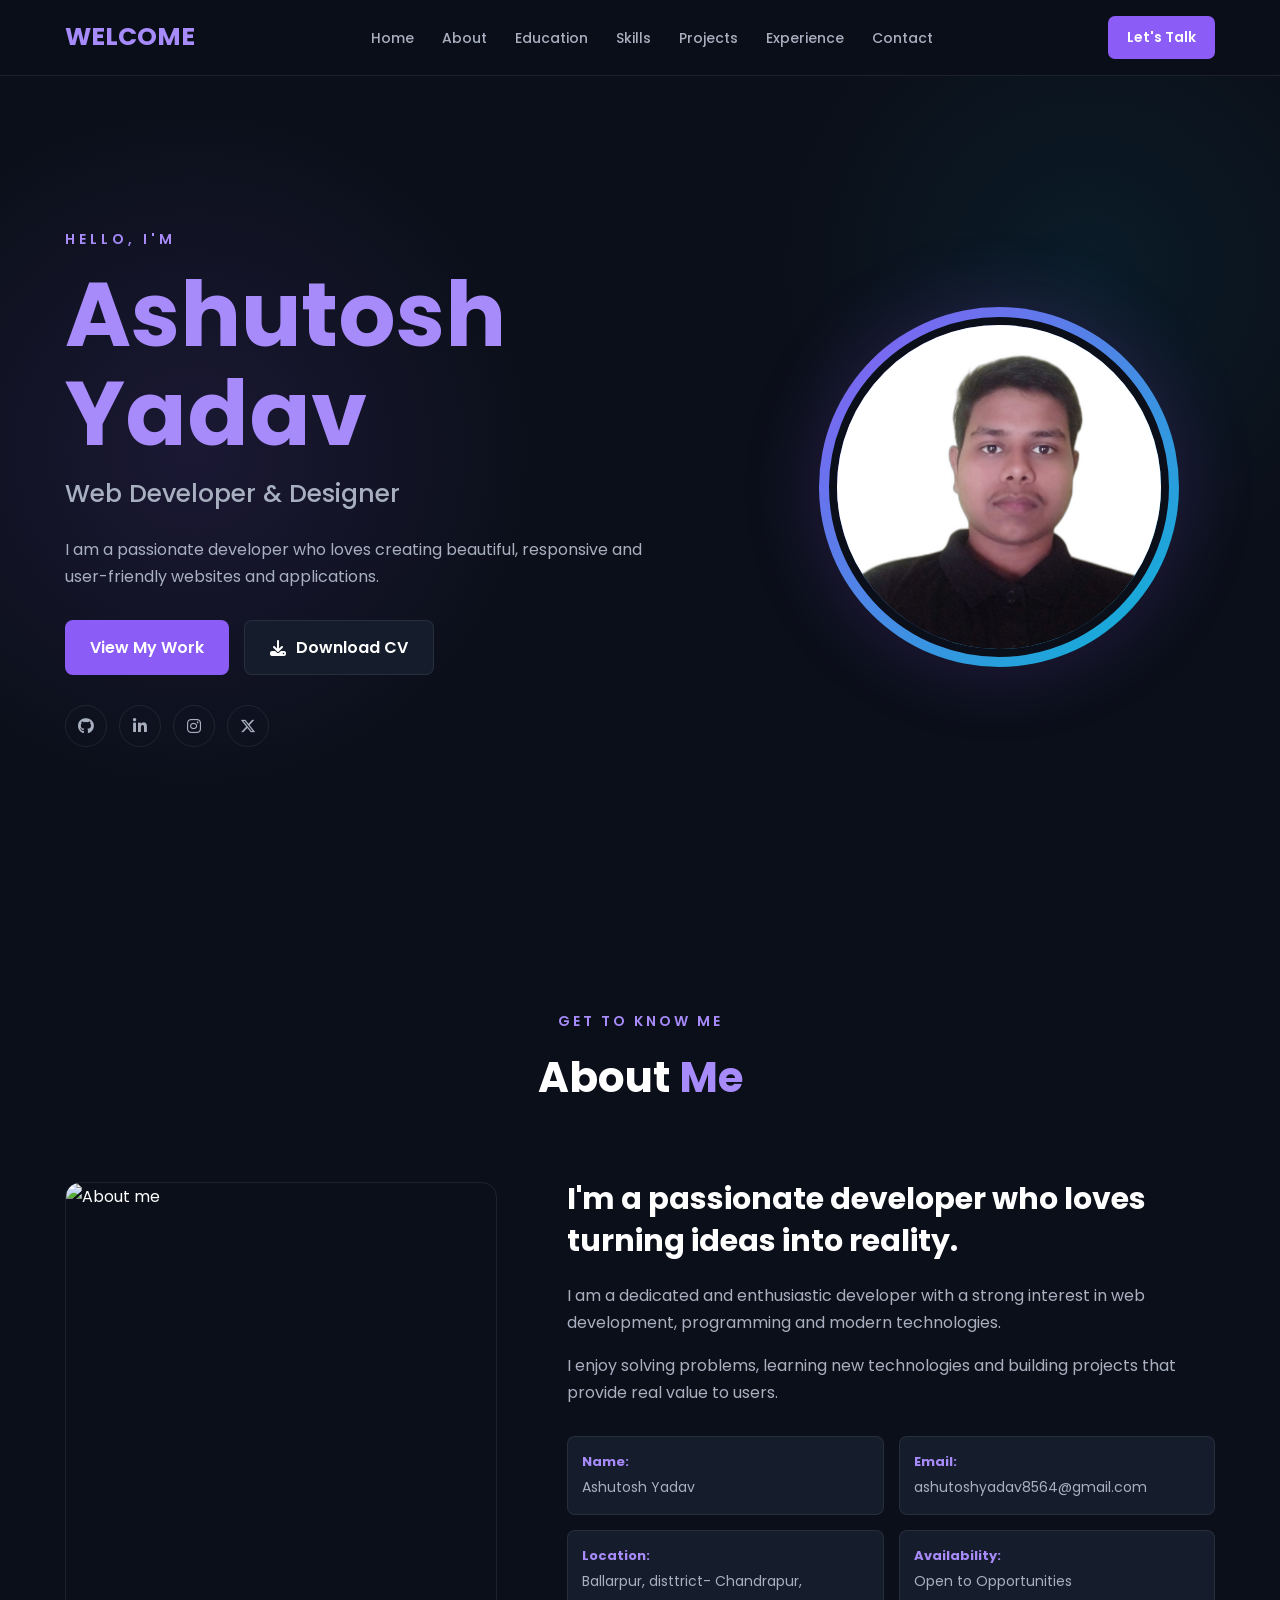
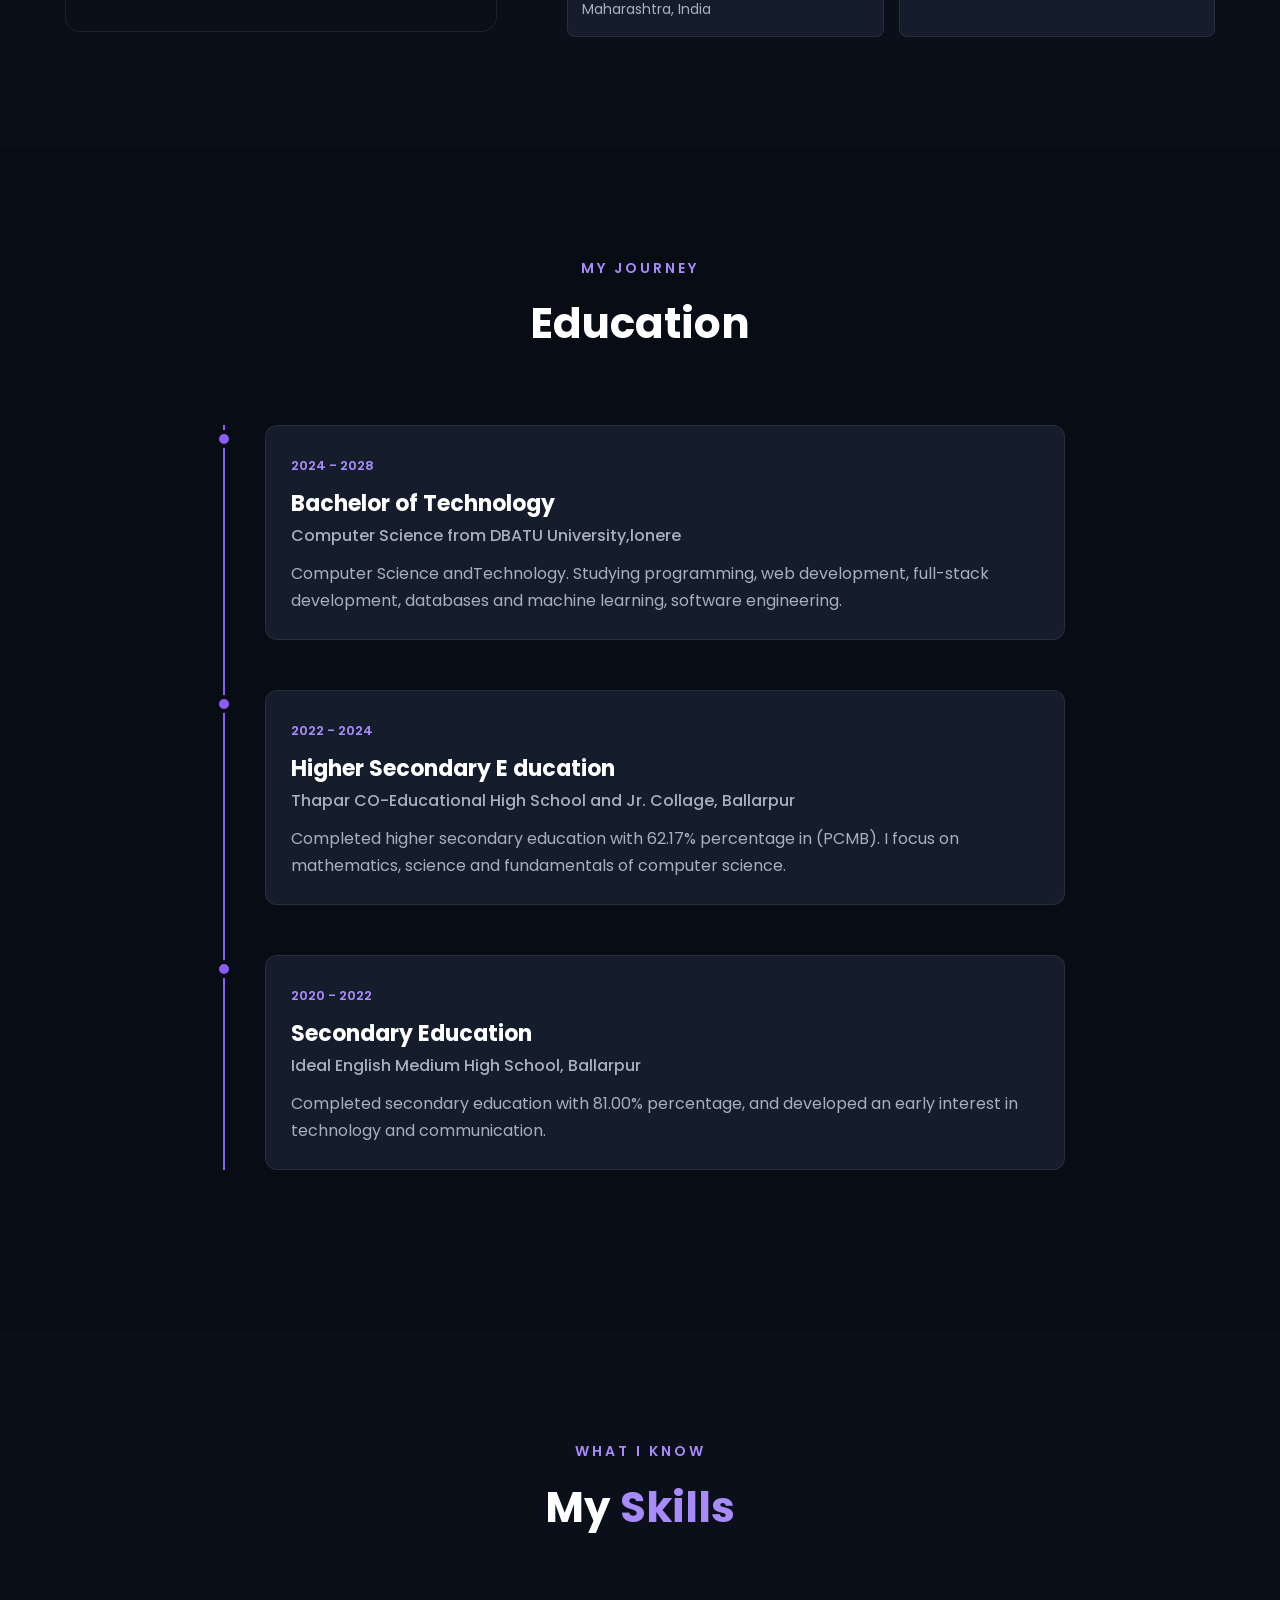
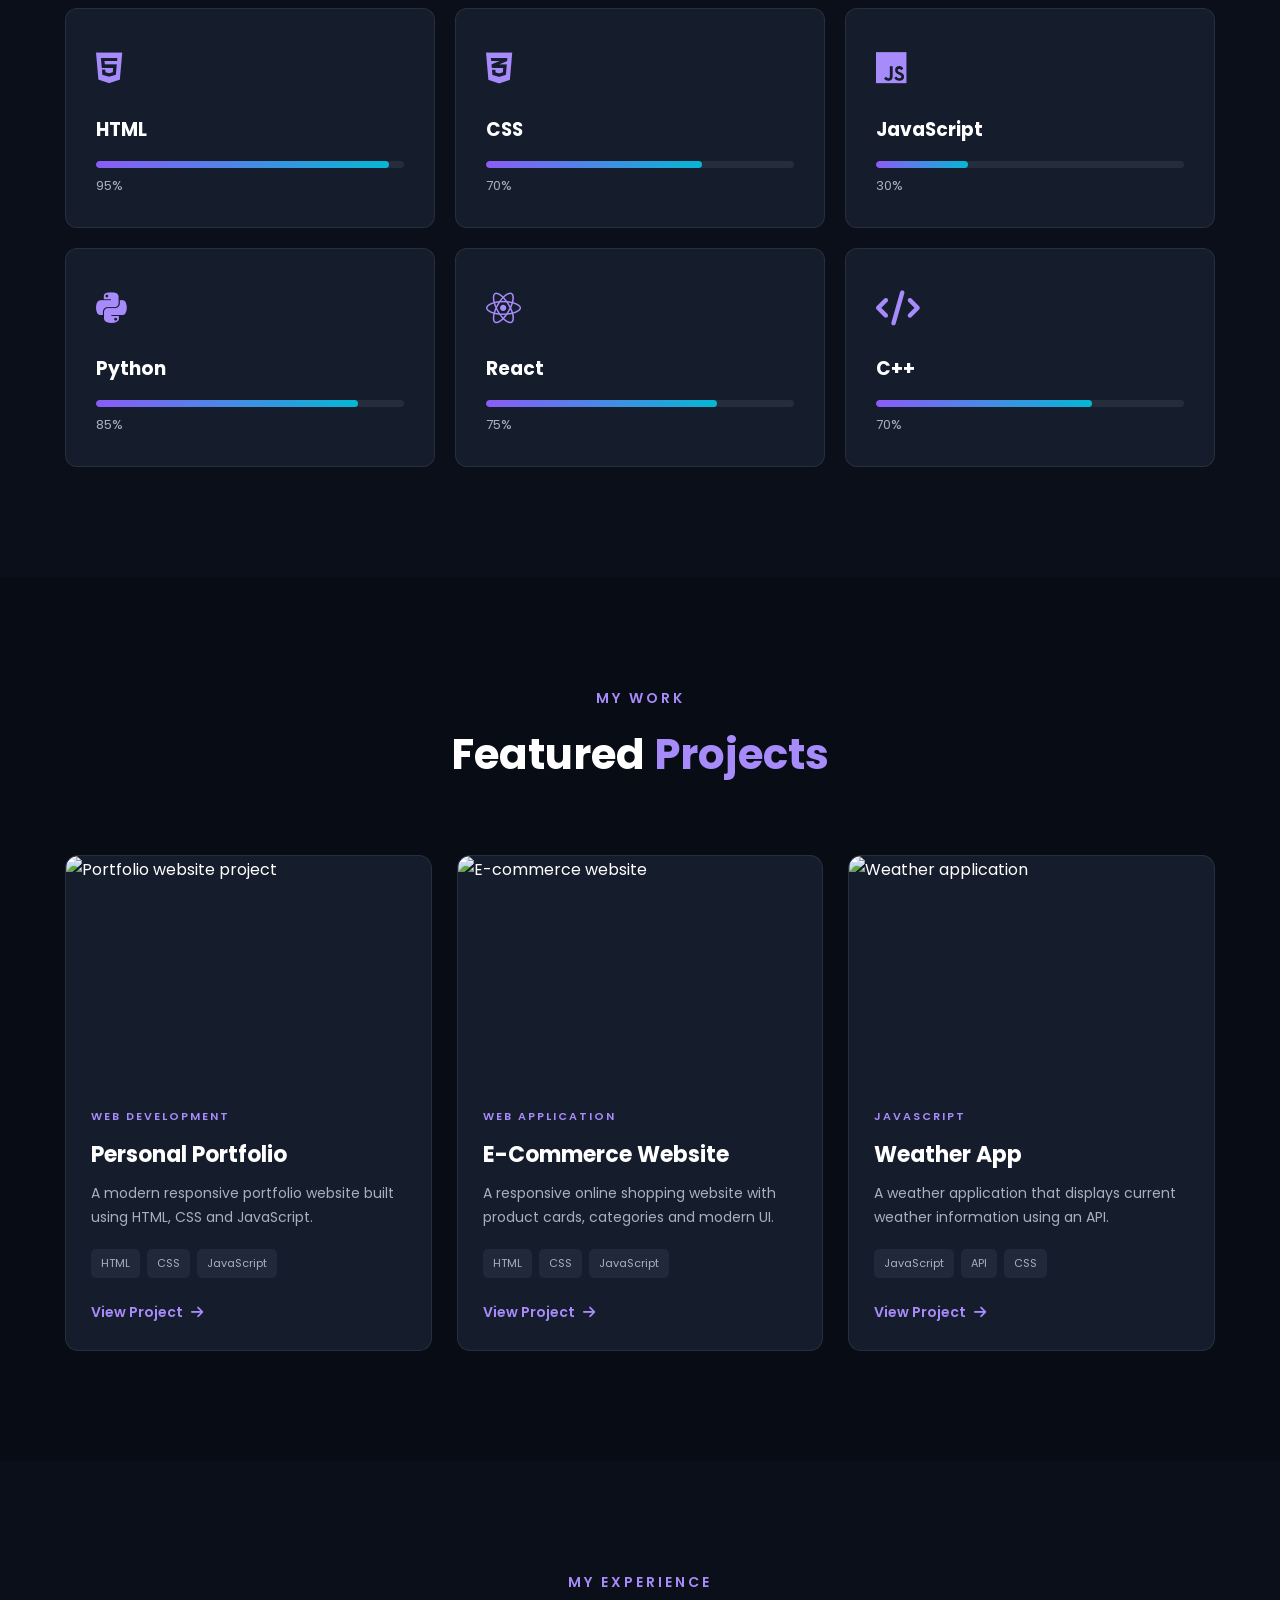
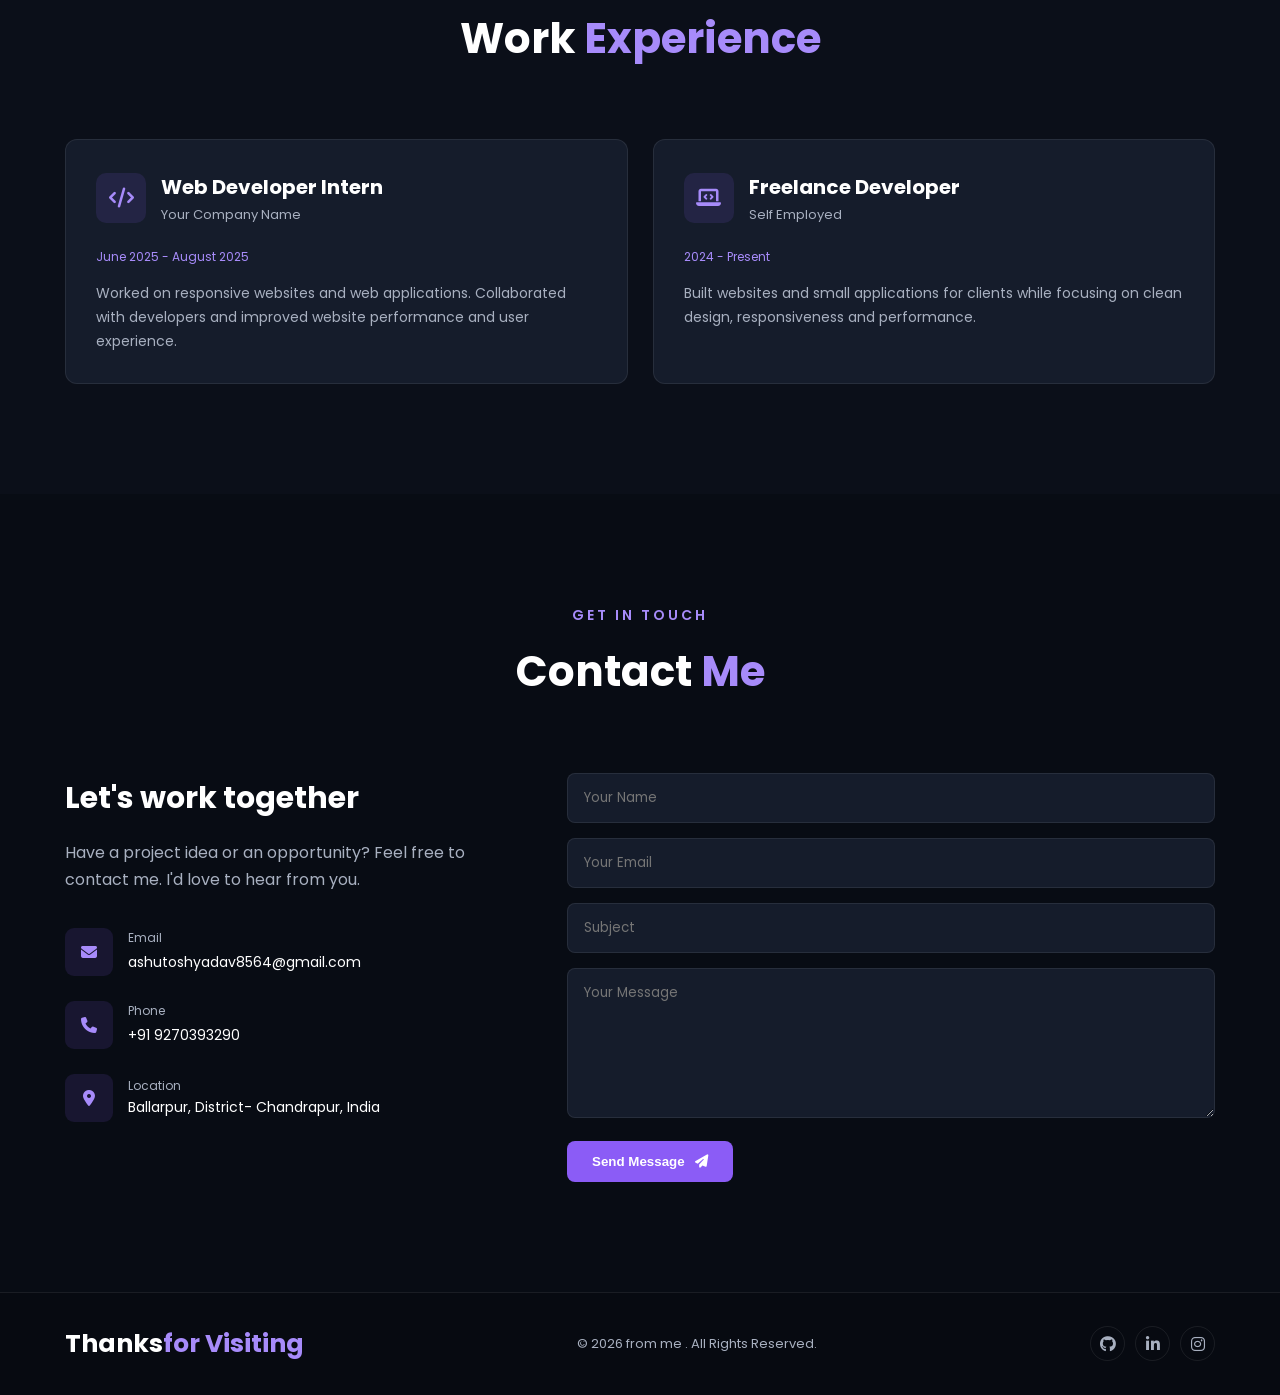
==== index.html @ dc48ac89 "Set homepage" ====
<!DOCTYPE html>
<html lang="en">
<head>
    <meta charset="UTF-8">
    <meta name="viewport" content="width=device-width, initial-scale=1.0">

    <title>Your Name | Resume</title>

    <!-- Google Font -->
    <link rel="preconnect" href="https://fonts.googleapis.com">
    <link rel="preconnect" href="https://fonts.gstatic.com" crossorigin>
    <link href="https://fonts.googleapis.com/css2?family=Poppins:wght@300;400;500;600;700&display=swap" rel="stylesheet">

    <!-- Font Awesome Icons -->
    <link rel="stylesheet"
          href="https://cdnjs.cloudflare.com/ajax/libs/font-awesome/6.5.2/css/all.min.css">

    <!-- CSS -->
    <link rel="stylesheet" href="style.css">
</head>

<body>

    <!-- ================= NAVBAR ================= -->
    <header class="header">
        <nav class="navbar container">

            <a href="#home" class="logo">
                <span>WELCOME</span>
            </a>

            <ul class="nav-links">
                <li><a href="#home">Home</a></li>
                <li><a href="#about">About</a></li>
                <li><a href="#education">Education</a></li>
                <li><a href="#skills">Skills</a></li>
                <li><a href="#projects">Projects</a></li>
                <li><a href="#experience">Experience</a></li>
                <li><a href="#contact">Contact</a></li>
            </ul>

            <a href="#contact" class="nav-btn">Let's Talk</a>

        </nav>
    </header>


    <!-- ================= HERO ================= -->
    <main>

        <section id="home" class="hero">

            <div class="hero-content container">

                <div class="hero-text">

                    <p class="small-title">HELLO, I'M</p>

                    <h1><span>Ashutosh Yadav</span></h1>

                    <h2>Web Developer & Designer</h2>

                    <p class="hero-description">
                        I am a passionate developer who loves creating beautiful,
                        responsive and user-friendly websites and applications.
                    </p>

                    <div class="hero-buttons">
                        <a href="#projects" class="btn primary-btn">
                            View My Work
                        </a>

                        <a href="resume.pdf" class="btn secondary-btn" download>
                            <i class="fa-solid fa-download"></i>
                            Download CV
                        </a>
                    </div>

                    <div class="social-links">

                        <a href="#" aria-label="GitHub">
                            <i class="fa-brands fa-github"></i>
                        </a>

                        <a href="#" aria-label="LinkedIn">
                            <i class="fa-brands fa-linkedin-in"></i>
                        </a>

                        <a href="#" aria-label="Instagram">
                            <i class="fa-brands fa-instagram"></i>
                        </a>

                        <a href="#" aria-label="Twitter">
                            <i class="fa-brands fa-x-twitter"></i>
                        </a>

                    </div>

                </div>


                <div class="hero-image">

                    <div class="profile-circle">

                        <img src= "Images/linked in.html"
                             alt="Profile photo">

                    </div>

                </div>

            </div>

        </section>


        <!-- ================= ABOUT ================= -->
        <section id="about" class="section">

            <div class="container">

                <div class="section-heading">
                    <p>GET TO KNOW ME</p>
                    <h2>About <span>Me</span></h2>
                </div>

                <div class="about-grid">

                    <div class="about-image">
                        <img src="Images/about.jpg" alt="About me">
                    </div>

                    <div class="about-content">

                        <h3>
                            I'm a passionate developer who loves
                            turning ideas into reality.
                        </h3>

                        <p>
                            I am a dedicated and enthusiastic developer with
                            a strong interest in web development, programming
                            and modern technologies.
                        </p>

                        <p>
                            I enjoy solving problems, learning new technologies
                            and building projects that provide real value to
                            users.
                        </p>

                        <div class="personal-info">

                            <div>
                                <strong>Name:</strong>
                                <span>Ashutosh Yadav</span>
                            </div>

                            <div>
                                <strong>Email:</strong>
                                <span>ashutoshyadav8564@gmail.com</span>
                            </div>

                            <div>
                                <strong>Location:</strong>
                                <span> Ballarpur, disttrict- Chandrapur, Maharashtra, India</span>
                            </div>

                            <div>
                                <strong>Availability:</strong>
                                <span>Open to Opportunities</span>
                            </div>

                        </div>

                    </div>

                </div>

            </div>

        </section>


        <!-- ================= EDUCATION ================= -->
        <section id="education" class="section dark-section">

            <div class="container">

                <div class="section-heading">
                    <p>MY JOURNEY</p>
                    <h2>Education</h2>
                </div>

                <div class="timeline">

                    <div class="timeline-item">

                        <div class="timeline-dot"></div>

                        <div class="timeline-content">

                            <span class="timeline-date">
                                2024 - 2028
                            </span>

                            <h3>Bachelor of Technology</h3>

                            <h4>Computer Science from DBATU University,lonere</h4>

                            <p>
                                Computer Science andTechnology.
                                Studying programming, web development, full-stack development,
                                databases and machine learning, software engineering.
                            </p>

                        </div>

                    </div>


                    <div class="timeline-item">

                        <div class="timeline-dot"></div>

                        <div class="timeline-content">

                            <span class="timeline-date">
                                2022 - 2024
                            </span>

                            <h3>Higher Secondary E ducation</h3>

                            <h4> Thapar CO-Educational High School and Jr. Collage, Ballarpur</h4>

                            <p>
                                Completed higher secondary education with 62.17% percentage in (PCMB).
                                I focus on mathematics, science and fundamentals of computer science.
                            </p>

                        </div>

                    </div>


                    <div class="timeline-item">

                        <div class="timeline-dot"></div>

                        <div class="timeline-content">

                            <span class="timeline-date">
                                2020 - 2022
                            </span>

                            <h3>Secondary Education</h3>

                            <h4>Ideal English Medium High School, Ballarpur</h4>

                            <p>
                                Completed secondary education with 81.00% percentage, and developed
                                an early interest in technology and communication.
                            </p>

                        </div>

                    </div>

                </div>

            </div>

        </section>


        <!-- ================= SKILLS ================= -->
        <section id="skills" class="section">

            <div class="container">

                <div class="section-heading">
                    <p>WHAT I KNOW</p>
                    <h2>My <span>Skills</span></h2>
                </div>


                <div class="skills-grid">

                    <div class="skill-card">

                        <div class="skill-icon">
                            <i class="fa-brands fa-html5"></i>
                        </div>

                        <h3>HTML</h3>

                        <div class="skill-bar">
                            <span style="width: 95%;"></span>
                        </div>

                        <p>95%</p>

                    </div>


                    <div class="skill-card">

                        <div class="skill-icon">
                            <i class="fa-brands fa-css3-alt"></i>
                        </div>

                        <h3>CSS</h3>

                        <div class="skill-bar">
                            <span style="width: 70%;"></span>
                        </div>

                        <p>70%</p>

                    </div>


                    <div class="skill-card">

                        <div class="skill-icon">
                            <i class="fa-brands fa-js"></i>
                        </div>

                        <h3>JavaScript</h3>

                        <div class="skill-bar">
                            <span style="width: 30%;"></span>
                        </div>

                        <p>30%</p>

                    </div>


                    <div class="skill-card">

                        <div class="skill-icon">
                            <i class="fa-brands fa-python"></i>
                        </div>

                        <h3>Python</h3>

                        <div class="skill-bar">
                            <span style="width: 85%;"></span>
                        </div>

                        <p>85%</p>

                    </div>


                    <div class="skill-card">

                        <div class="skill-icon">
                            <i class="fa-brands fa-react"></i>
                        </div>

                        <h3>React</h3>

                        <div class="skill-bar">
                            <span style="width: 75%;"></span>
                        </div>

                        <p>75%</p>

                    </div>


                    <div class="skill-card">


                       <div class="skill-icon cpp">
                            <i class="fa-solid fa-code"></i>
                       </div>
                       <h3>C++</h3>
                       <div class="skill-bar">
                            <span style="width: 70%;"></span>
                        </div>

                        <p>70%</p>

                    </div>

                </div>

            </div>

        </section>


        <!-- ================= PROJECTS ================= -->
        <section id="projects" class="section dark-section">

            <div class="container">

                <div class="section-heading">
                    <p>MY WORK</p>
                    <h2>Featured <span>Projects</span></h2>
                </div>


                <div class="projects-grid">

                    <article class="project-card">

                        <div class="project-image">
                            <img src="project1.jpg"
                                 alt="Portfolio website project">
                        </div>

                        <div class="project-content">

                            <span>WEB DEVELOPMENT</span>

                            <h3>Personal Portfolio</h3>

                            <p>
                                A modern responsive portfolio website
                                built using HTML, CSS and JavaScript.
                            </p>

                            <div class="project-tech">
                                <span>HTML</span>
                                <span>CSS</span>
                                <span>JavaScript</span>
                            </div>

                            <a href="#" class="project-link">
                                View Project
                                <i class="fa-solid fa-arrow-right"></i>
                            </a>

                        </div>

                    </article>


                    <article class="project-card">

                        <div class="project-image">
                            <img src="project2.jpg"
                                 alt="E-commerce website">
                        </div>

                        <div class="project-content">

                            <span>WEB APPLICATION</span>

                            <h3>E-Commerce Website</h3>

                            <p>
                                A responsive online shopping website with
                                product cards, categories and modern UI.
                            </p>

                            <div class="project-tech">
                                <span>HTML</span>
                                <span>CSS</span>
                                <span>JavaScript</span>
                            </div>

                            <a href="#" class="project-link">
                                View Project
                                <i class="fa-solid fa-arrow-right"></i>
                            </a>

                        </div>

                    </article>


                    <article class="project-card">

                        <div class="project-image">
                            <img src="project3.jpg"
                                 alt="Weather application">
                        </div>

                        <div class="project-content">

                            <span>JAVASCRIPT</span>

                            <h3>Weather App</h3>

                            <p>
                                A weather application that displays current
                                weather information using an API.
                            </p>

                            <div class="project-tech">
                                <span>JavaScript</span>
                                <span>API</span>
                                <span>CSS</span>
                            </div>

                            <a href="#" class="project-link">
                                View Project
                                <i class="fa-solid fa-arrow-right"></i>
                            </a>

                        </div>

                    </article>

                </div>

            </div>

        </section>


        <!-- ================= EXPERIENCE ================= -->
        <section id="experience" class="section">

            <div class="container">

                <div class="section-heading">
                    <p>MY EXPERIENCE</p>
                    <h2>Work <span>Experience</span></h2>
                </div>


                <div class="experience-grid">

                    <div class="experience-card">

                        <div class="experience-top">

                            <div class="experience-icon">
                                <i class="fa-solid fa-code"></i>
                            </div>

                            <div>
                                <h3>Web Developer Intern</h3>
                                <p>Your Company Name</p>
                            </div>

                        </div>

                        <span class="experience-date">
                            June 2025 - August 2025
                        </span>

                        <p>
                            Worked on responsive websites and web applications.
                            Collaborated with developers and improved website
                            performance and user experience.
                        </p>

                    </div>


                    <div class="experience-card">

                        <div class="experience-top">

                            <div class="experience-icon">
                                <i class="fa-solid fa-laptop-code"></i>
                            </div>

                            <div>
                                <h3>Freelance Developer</h3>
                                <p>Self Employed</p>
                            </div>

                        </div>

                        <span class="experience-date">
                            2024 - Present
                        </span>

                        <p>
                            Built websites and small applications for clients
                            while focusing on clean design, responsiveness
                            and performance.
                        </p>

                    </div>

                </div>

            </div>

        </section>


        <!-- ================= CONTACT ================= -->
        <section id="contact" class="section dark-section">

            <div class="container">

                <div class="section-heading">
                    <p>GET IN TOUCH</p>
                    <h2>Contact <span>Me</span></h2>
                </div>


                <div class="contact-grid">

                    <div class="contact-info">

                        <h3>Let's work together</h3>

                        <p>
                            Have a project idea or an opportunity?
                            Feel free to contact me. I'd love to hear from you.
                        </p>


                        <div class="contact-item">

                            <div class="contact-icon">
                                <i class="fa-solid fa-envelope"></i>
                            </div>

                            <div>
                                <span>Email</span>
                                <a href="mailto:ashutoshyadav8564@gmail.com">
                                    ashutoshyadav8564@gmail.com
                                </a>
                            </div>

                        </div>


                        <div class="contact-item">

                            <div class="contact-icon">
                                <i class="fa-solid fa-phone"></i>
                            </div>

                            <div>
                                <span>Phone</span>
                                <a href="tel:+910000000000">
                                    +91 9270393290
                                </a>
                            </div>

                        </div>


                        <div class="contact-item">

                            <div class="contact-icon">
                                <i class="fa-solid fa-location-dot"></i>
                            </div>

                            <div>
                                <span>Location</span>
                                <p>Ballarpur, District- Chandrapur, India</p>
                            </div>

                        </div>

                    </div>


                    <form class="contact-form">

                        <div class="form-group">
                            <input type="text"
                                   placeholder="Your Name"
                                   required>
                        </div>

                        <div class="form-group">
                            <input type="email"
                                   placeholder="Your Email"
                                   required>
                        </div>

                        <div class="form-group">
                            <input type="text"
                                   placeholder="Subject"
                                   required>
                        </div>

                        <div class="form-group">
                            <textarea rows="6"
                                      placeholder="Your Message"
                                      required></textarea>
                        </div>

                        <button type="submit" class="btn primary-btn">
                            Send Message
                            <i class="fa-solid fa-paper-plane"></i>
                        </button>

                    </form>

                </div>

            </div>

        </section>

    </main>


    <!-- ================= FOOTER ================= -->
    <footer class="footer">

        <div class="container footer-content">

            <a href="#home" class="logo">
                Thanks<span>for Visiting</span>
            </a>

            <p>
                © 2026 from me . All Rights Reserved.
            </p>

            <div class="footer-social">

                <a href="#">
                    <i class="fa-brands fa-github"></i>
                </a>

                <a href="#">
                    <i class="fa-brands fa-linkedin-in"></i>
                </a>

                <a href="#">
                    <i class="fa-brands fa-instagram"></i>
                </a>

            </div>

        </div>

    </footer>


    <!-- ================= JAVASCRIPT ================= -->
    <script>

        // Smooth scrolling
        document.querySelectorAll('a[href^="#"]').forEach(link => {

            link.addEventListener("click", function(e) {

                const target = document.querySelector(this.getAttribute("href"));

                if (target) {
                    e.preventDefault();

                    target.scrollIntoView({
                        behavior: "smooth"
                    });
                }

            });

        });


        // Contact form demo
        const form = document.querySelector(".contact-form");

        form.addEventListener("submit", function(e) {

            e.preventDefault();

            alert("Thank you! Your message has been submitted.");

            form.reset();

        });

    </script>

</body>
</html>
---- style.css ----
/* =========================================
   RESET
========================================= */

* {
    margin: 0;
    padding: 0;
    box-sizing: border-box;
}

html {
    scroll-behavior: smooth;
}

body {
    font-family: "Poppins", sans-serif;
    background: #0b0f19;
    color: #ffffff;
    line-height: 1.7;
}

img {
    width: 100%;
    display: block;
}

a {
    text-decoration: none;
    color: inherit;
}

ul {
    list-style: none;
}


/* =========================================
   VARIABLES
========================================= */

:root {
    --primary: #8b5cf6;
    --primary-light: #a78bfa;
    --secondary: #06b6d4;

    --background: #0b0f19;
    --background-2: #111827;
    --card: #151c2b;

    --text: #ffffff;
    --text-light: #a8b0c0;

    --border: rgba(255, 255, 255, 0.08);

    --container: 1150px;

    --transition: 0.3s ease;
}


/* =========================================
   COMMON
========================================= */

.container {
    width: min(92%, var(--container));
    margin: auto;
}

.section {
    padding: 110px 0;
}

.dark-section {
    background: #080c14;
}

.section-heading {
    text-align: center;
    margin-bottom: 65px;
}

.section-heading p {
    color: var(--primary-light);
    font-size: 14px;
    font-weight: 600;
    letter-spacing: 3px;
    margin-bottom: 8px;
}

.section-heading h2 {
    font-size: 42px;
    font-weight: 700;
}

.section-heading h2 span {
    color: var(--primary-light);
}


/* =========================================
   BUTTONS
========================================= */

.btn {
    display: inline-flex;
    align-items: center;
    justify-content: center;
    gap: 10px;

    padding: 13px 25px;

    border-radius: 8px;

    font-weight: 600;

    transition: var(--transition);
}

.primary-btn {
    background: var(--primary);
    color: white;
}

.primary-btn:hover {
    background: #7c3aed;
    transform: translateY(-3px);
    box-shadow: 0 12px 30px rgba(100, 36, 249, 0.3);
    background-color: rgb(15, 15, 60);
}

.secondary-btn {
    border: 1px solid var(--border);
    background: var(--card);
}

.secondary-btn:hover {
    border-color: var(--primary);
    color: var(--primary-light);
    transform: translateY(-3px);
    background-color: black;
}


/* =========================================
   NAVBAR
========================================= */

.header {
    position: fixed;
    top: 0;
    left: 0;
    width: 100%;

    z-index: 1000;

    background: rgba(11, 15, 25, 0.85);

    backdrop-filter: blur(15px);

    border-bottom: 1px solid var(--border);
}

.navbar {
    height: 75px;

    display: flex;
    align-items: center;
    justify-content: space-between;
}

.logo {
    font-size: 25px;
    font-weight: 700;
}

.logo span {
    color: var(--primary-light);
}

.nav-links {
    display: flex;
    gap: 28px;
}

.nav-links a {
    color: var(--text-light);
    font-size: 14px;
    font-weight: 500;

    transition: var(--transition);
}

.nav-links a:hover {
    color: var(--primary-light);
}

.nav-btn {
    background: var(--primary);
    padding: 10px 19px;
    border-radius: 7px;
    font-size: 14px;
    font-weight: 600;

    transition: var(--transition);
}

.nav-btn:hover {
    background: #7c3aed;
    transform: translateY(-2px);
}


/* =========================================
   HERO
========================================= */

.hero {
    min-height: 100vh;

    display: flex;
    align-items: center;

    padding-top: 75px;

    background:
        radial-gradient(
            circle at 15% 50%,
            rgba(139, 92, 246, 0.12),
            transparent 30%
        ),
        radial-gradient(
            circle at 85% 30%,
            rgba(6, 182, 212, 0.08),
            transparent 25%
        );
}

.hero-content {
    display: grid;
    grid-template-columns: 1.2fr 0.8fr;
    align-items: center;
    gap: 70px;
}

.small-title {
    color: var(--primary-light);
    font-size: 14px;
    font-weight: 600;
    letter-spacing: 4px;
    margin-bottom: 15px;
}

.hero-text h1 {
    font-size: clamp(55px, 7vw, 90px);
    line-height: 1.1;
    margin-bottom: 10px;
}

.hero-text h1 span {
    color: var(--primary-light);
}

.hero-text h2 {
    font-size: 25px;
    font-weight: 500;
    color: var(--text-light);
    margin-bottom: 20px;
}

.hero-description {
    color: var(--text-light);
    max-width: 620px;
    margin-bottom: 30px;
}

.hero-buttons {
    display: flex;
    gap: 15px;
    flex-wrap: wrap;
}

.social-links {
    display: flex;
    gap: 12px;
    margin-top: 30px;
}

.social-links a {
    width: 42px;
    height: 42px;

    display: flex;
    align-items: center;
    justify-content: center;

    border: 1px solid var(--border);
    border-radius: 50%;

    color: var(--text-light);

    transition: var(--transition);
}

.social-links a:hover {
    background: var(--primary);
    border-color: var(--primary);
    color: white;
    transform: translateY(-4px);
}


/* =========================================
   PROFILE IMAGE
========================================= */

.hero-image {
    display: flex;
    justify-content: center;
}

.profile-circle {
    width: 360px;
    height: 360px;

    border-radius: 50%;

    padding: 10px;

    background: linear-gradient(
        135deg,
        var(--primary),
        var(--secondary)
    );

    box-shadow:
        0 0 80px rgba(139, 92, 246, 0.2);
}

.profile-circle img {
    width: 100%;
    height: 100%;

    object-fit: cover;

    border-radius: 50%;

    border: 8px solid var(--background);
}


/* =========================================
   ABOUT
========================================= */

.about-grid {
    display: grid;
    grid-template-columns: 0.8fr 1.2fr;
    gap: 70px;

    align-items: center;
}

.about-image img {
    height: 450px;

    object-fit: cover;

    border-radius: 15px;

    border: 1px solid var(--border);
}

.about-content h3 {
    font-size: 30px;
    line-height: 1.4;
    margin-bottom: 20px;
}

.about-content p {
    color: var(--text-light);
    margin-bottom: 15px;
}

.personal-info {
    display: grid;
    grid-template-columns: 1fr 1fr;

    gap: 15px;

    margin-top: 30px;
}

.personal-info div {
    background: var(--card);
    border: 1px solid var(--border);

    padding: 14px;

    border-radius: 8px;
}

.personal-info strong {
    display: block;
    color: var(--primary-light);
    font-size: 13px;
}

.personal-info span {
    color: var(--text-light);
    font-size: 14px;
}


/* =========================================
   TIMELINE
========================================= */

.timeline {
    max-width: 850px;
    margin: auto;

    position: relative;
}

.timeline::before {
    content: "";

    position: absolute;

    left: 8px;
    top: 0;
    bottom: 0;

    width: 2px;

    background: var(--primary);
}

.timeline-item {
    position: relative;

    padding-left: 50px;

    margin-bottom: 50px;
}

.timeline-dot {
    position: absolute;

    left: 0;
    top: 5px;

    width: 18px;
    height: 18px;

    border-radius: 50%;

    background: var(--primary);

    border: 4px solid #080c14;
}

.timeline-content {
    background: var(--card);

    border: 1px solid var(--border);

    padding: 25px;

    border-radius: 12px;
}

.timeline-date {
    display: inline-block;

    color: var(--primary-light);

    font-size: 13px;
    font-weight: 600;

    margin-bottom: 8px;
}

.timeline-content h3 {
    font-size: 22px;
}

.timeline-content h4 {
    color: var(--text-light);
    font-weight: 500;
    margin-bottom: 10px;
}

.timeline-content p {
    color: var(--text-light);
}


/* =========================================
   SKILLS
========================================= */

.skills-grid {
    display: grid;

    grid-template-columns: repeat(3, 1fr);

    gap: 20px;
}

.skill-card {
    background: var(--card);

    border: 1px solid var(--border);

    padding: 30px;

    border-radius: 12px;

    transition: var(--transition);
    font-weight: 400;
}

.skill-card:hover {
    transform: translateY(-7px);
    border-color: rgba(139, 92, 246, 0.5);
    background-color: rgb(15, 15, 60);
}

.skill-icon {
    font-size: 35px;
    color: var(--primary-light);

    margin-bottom: 15px;
}

.skill-card h3 {
    margin-bottom: 15px;
}

.skill-bar {
    width: 100%;
    height: 7px;

    background: #252d3d;

    border-radius: 20px;

    overflow: hidden;

    margin-bottom: 7px;
}

.skill-bar span {
    display: block;

    height: 100%;

    background: linear-gradient(
        90deg,
        var(--primary),
        var(--secondary)
    );

    border-radius: inherit;
}

.skill-card p {
    color: var(--text-light);
    font-size: 13px;
}


/* =========================================
   PROJECTS
========================================= */

.projects-grid {
    display: grid;

    grid-template-columns: repeat(3, 1fr);

    gap: 25px;
}

.project-card {
    background: var(--card);

    border: 1px solid var(--border);

    border-radius: 13px;

    overflow: hidden;

    transition: var(--transition);
}

.project-card:hover {
    transform: translateY(-8px);

    border-color: rgba(139, 92, 246, 0.5);

    box-shadow: 0 20px 50px rgba(0, 0, 0, 0.25);
}

.project-image {
    height: 220px;
    overflow: hidden;
}

.project-image img {
    width: 100%;
    height: 100%;

    object-fit: cover;

    transition: 0.5s ease;
}

.project-card:hover .project-image img {
    transform: scale(1.08);
}

.project-content {
    padding: 25px;
}

.project-content > span {
    color: var(--primary-light);

    font-size: 11px;

    font-weight: 600;

    letter-spacing: 2px;
}

.project-content h3 {
    font-size: 22px;
    margin: 8px 0;
}

.project-content p {
    color: var(--text-light);
    font-size: 14px;

    margin-bottom: 20px;
}

.project-tech {
    display: flex;
    flex-wrap: wrap;

    gap: 7px;

    margin-bottom: 20px;
}

.project-tech span {
    background: #20283a;

    color: var(--text-light);

    padding: 5px 10px;

    border-radius: 5px;

    font-size: 11px;
}

.project-link {
    color: var(--primary-light);

    font-size: 14px;

    font-weight: 600;
}

.project-link i {
    margin-left: 5px;

    transition: var(--transition);
}

.project-link:hover i {
    transform: translateX(5px);
}


/* =========================================
   EXPERIENCE
========================================= */

.experience-grid {
    display: grid;

    grid-template-columns: repeat(2, 1fr);

    gap: 25px;
}

.experience-card {
    background: var(--card);

    border: 1px solid var(--border);

    padding: 30px;

    border-radius: 12px;

    transition: var(--transition);
}

.experience-card:hover {
    transform: translateY(-6px);
    border-color: rgba(139, 92, 246, 0.5);
}

.experience-top {
    display: flex;
    align-items: center;

    gap: 15px;

    margin-bottom: 15px;
}

.experience-icon {
    width: 50px;
    height: 50px;

    display: flex;
    align-items: center;
    justify-content: center;

    background: rgba(139, 92, 246, 0.12);

    color: var(--primary-light);

    border-radius: 10px;

    font-size: 20px;
}

.experience-top h3 {
    font-size: 20px;
}

.experience-top p {
    color: var(--text-light);
    font-size: 13px;
}

.experience-date {
    display: inline-block;

    color: var(--primary-light);

    font-size: 12px;

    margin-bottom: 15px;
}

.experience-card > p {
    color: var(--text-light);
    font-size: 14px;
}


/* =========================================
   CONTACT
========================================= */

.contact-grid {
    display: grid;

    grid-template-columns: 0.8fr 1.2fr;

    gap: 70px;
}

.contact-info h3 {
    font-size: 30px;

    margin-bottom: 15px;
}

.contact-info > p {
    color: var(--text-light);

    margin-bottom: 35px;
}

.contact-item {
    display: flex;

    align-items: center;

    gap: 15px;

    margin-bottom: 25px;
}

.contact-icon {
    width: 48px;
    height: 48px;

    flex-shrink: 0;

    display: flex;
    align-items: center;
    justify-content: center;

    background: rgba(139, 92, 246, 0.12);

    color: var(--primary-light);

    border-radius: 9px;
}

.contact-item span {
    display: block;

    color: var(--text-light);

    font-size: 12px;
}

.contact-item a,
.contact-item p {
    color: white;

    font-size: 14px;
}


/* =========================================
   FORM
========================================= */

.contact-form {
    display: flex;
    flex-direction: column;

    gap: 15px;
}

.form-group input,
.form-group textarea {
    width: 100%;

    border: 1px solid var(--border);

    background: var(--card);

    color: white;

    padding: 14px 16px;

    border-radius: 8px;

    outline: none;

    font-family: inherit;

    transition: var(--transition);
}

.form-group input:focus,
.form-group textarea:focus {
    border-color: var(--primary);
}

.form-group textarea {
    resize: vertical;
}

.contact-form button {
    border: none;

    cursor: pointer;

    width: fit-content;
}


/* =========================================
   FOOTER
========================================= */

.footer {
    padding: 30px 0;

    border-top: 1px solid var(--border);

    background: #070a11;
}

.footer-content {
    display: flex;

    align-items: center;

    justify-content: space-between;

    gap: 20px;
}

.footer-content p {
    color: var(--text-light);

    font-size: 13px;
}

.footer-social {
    display: flex;

    gap: 10px;
}

.footer-social a {
    width: 35px;
    height: 35px;

    display: flex;
    align-items: center;
    justify-content: center;

    border: 1px solid var(--border);

    border-radius: 50%;

    color: var(--text-light);

    transition: var(--transition);
}

.footer-social a:hover {
    background: var(--primary);

    color: white;

    border-color: var(--primary);
}


/* =========================================
   RESPONSIVE
========================================= */

@media (max-width: 1000px) {

    .nav-links {
        gap: 15px;
    }

    .hero-content {
        grid-template-columns: 1fr;

        text-align: center;
    }

    .hero-description {
        margin-left: auto;
        margin-right: auto;
    }

    .hero-buttons,
    .social-links {
        justify-content: center;
    }

    .hero-image {
        order: -1;
    }

    .profile-circle {
        width: 280px;
        height: 280px;
    }

    .about-grid {
        grid-template-columns: 1fr;
    }

    .about-image {
        max-width: 500px;
        margin: auto;
    }

    .skills-grid {
        grid-template-columns: repeat(2, 1fr);
    }

    .projects-grid {
        grid-template-columns: repeat(2, 1fr);
    }

    .contact-grid {
        grid-template-columns: 1fr;
    }
}


@media (max-width: 750px) {

    .header {
        position: relative;
    }

    .navbar {
        height: auto;

        padding: 20px 0;

        flex-direction: column;

        gap: 18px;
    }

    .nav-links {
        flex-wrap: wrap;

        justify-content: center;

        gap: 12px 18px;
    }

    .nav-btn {
        display: none;
    }

    .hero {
        padding-top: 60px;
    }

    .section {
        padding: 80px 0;
    }

    .section-heading {
        margin-bottom: 45px;
    }

    .section-heading h2 {
        font-size: 34px;
    }

    .hero-text h1 {
        font-size: 55px;
    }

    .hero-text h2 {
        font-size: 21px;
    }

    .skills-grid,
    .projects-grid,
    .experience-grid {
        grid-template-columns: 1fr;
    }

    .personal-info {
        grid-template-columns: 1fr;
    }

    .footer-content {
        flex-direction: column;

        text-align: center;
    }
}


@media (max-width: 450px) {

    .hero-text h1 {
        font-size: 45px;
    }

    .hero-buttons {
        flex-direction: column;
    }

    .hero-buttons .btn {
        width: 100%;
    }

    .profile-circle {
        width: 230px;
        height: 230px;
    }

    .about-image img {
        height: 350px;
    }

    .timeline-item {
        padding-left: 35px;
    }

}
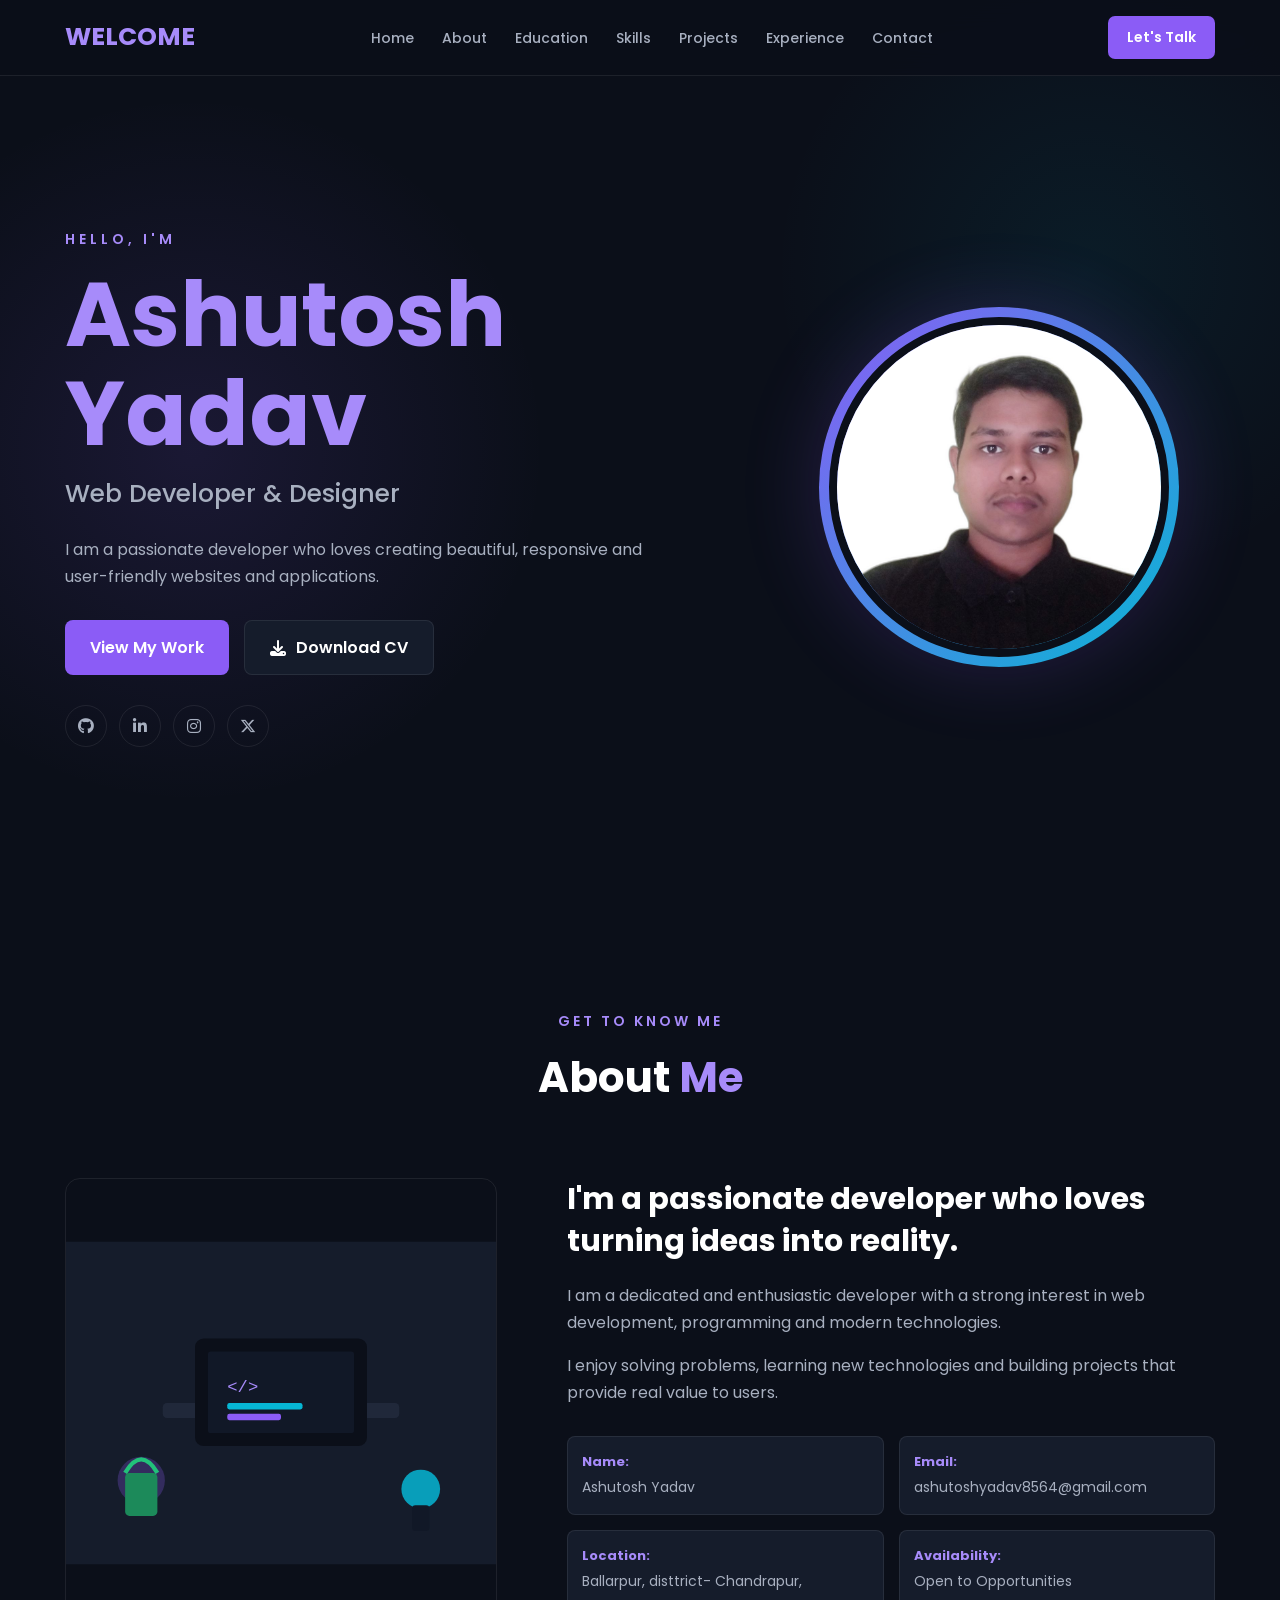
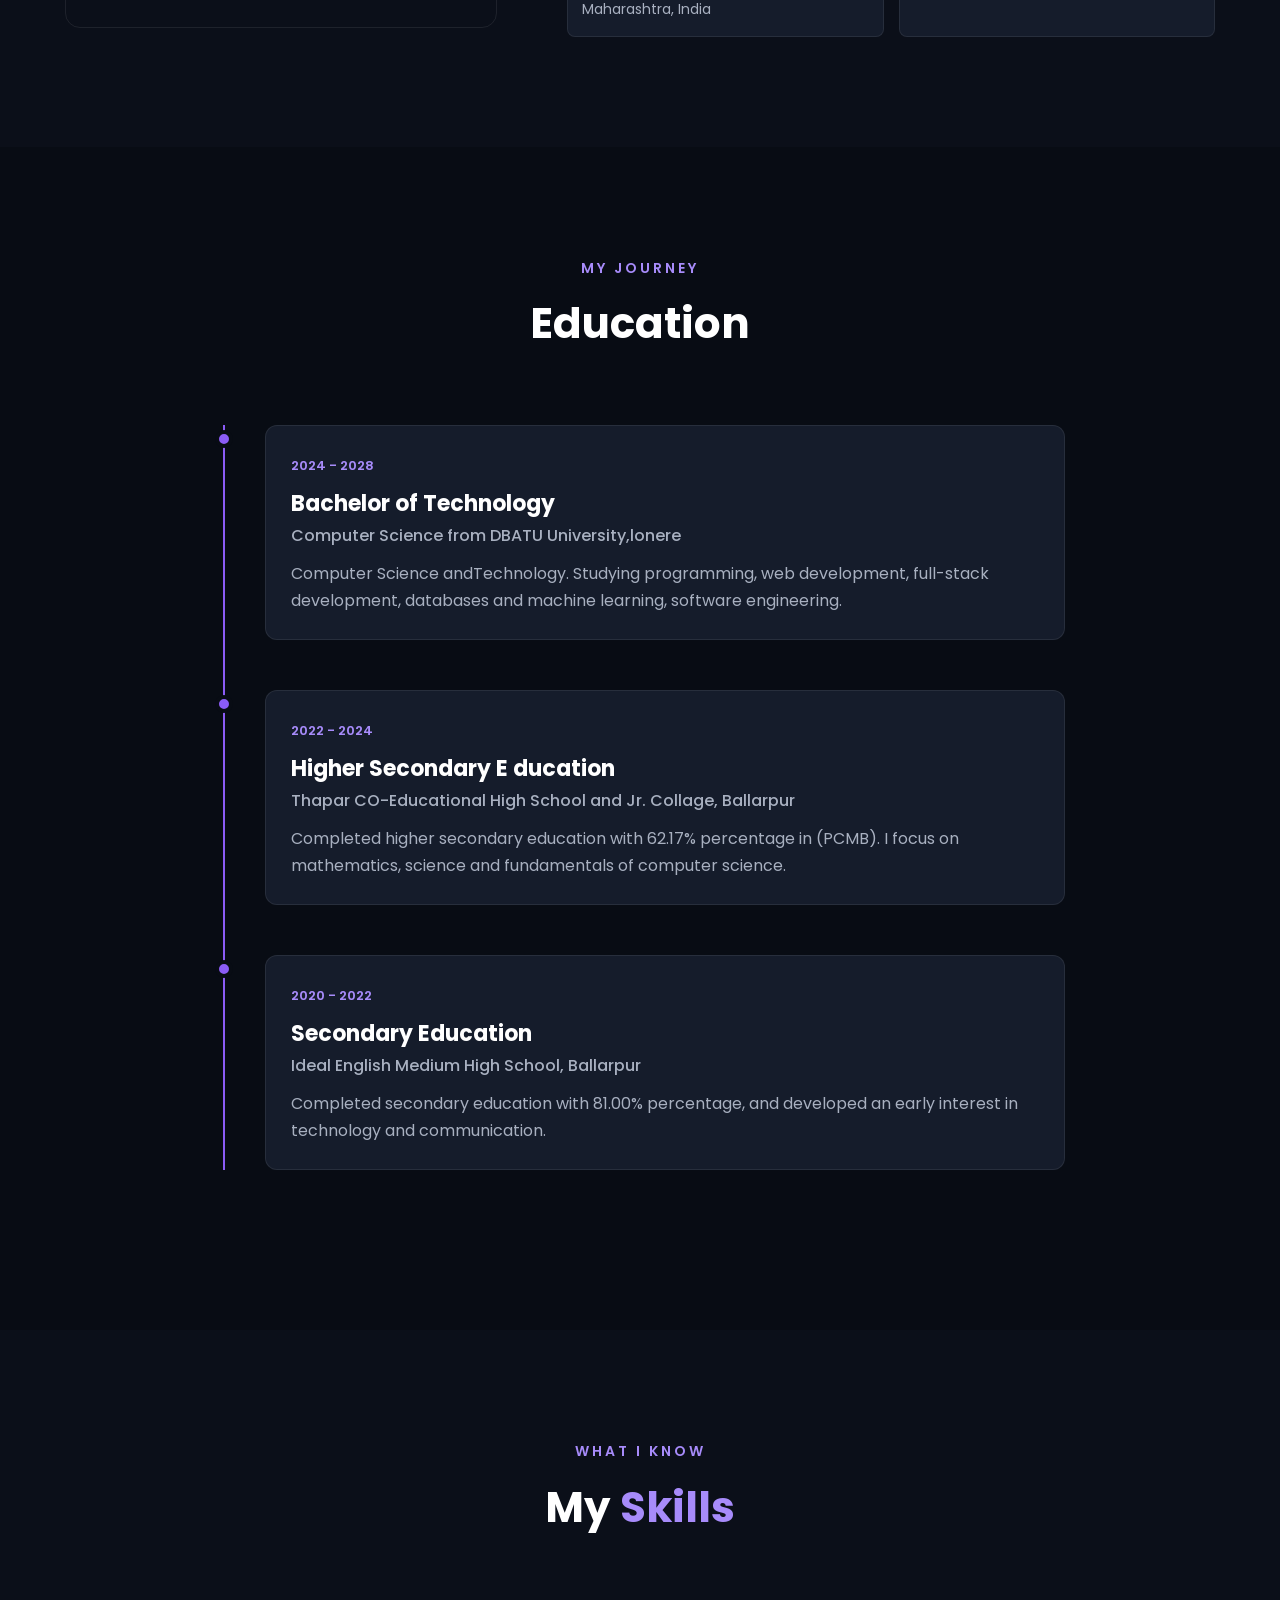
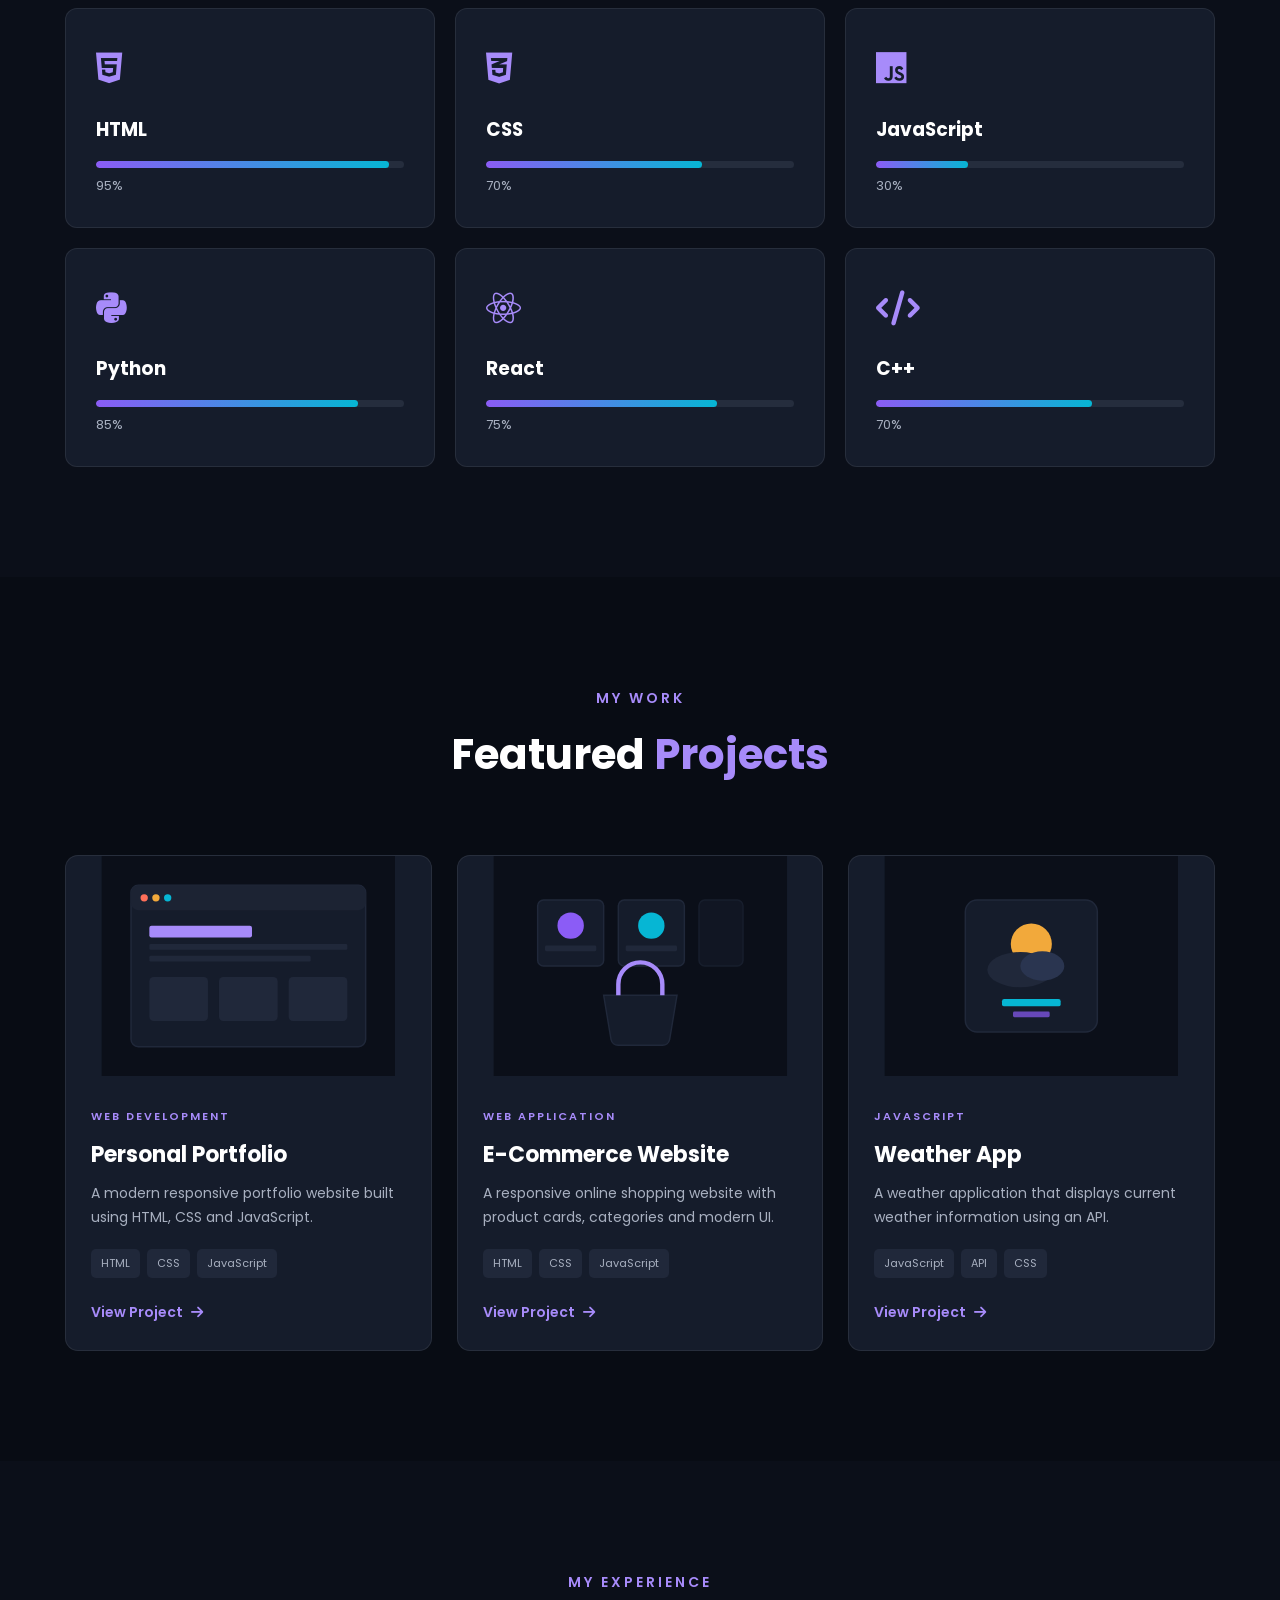
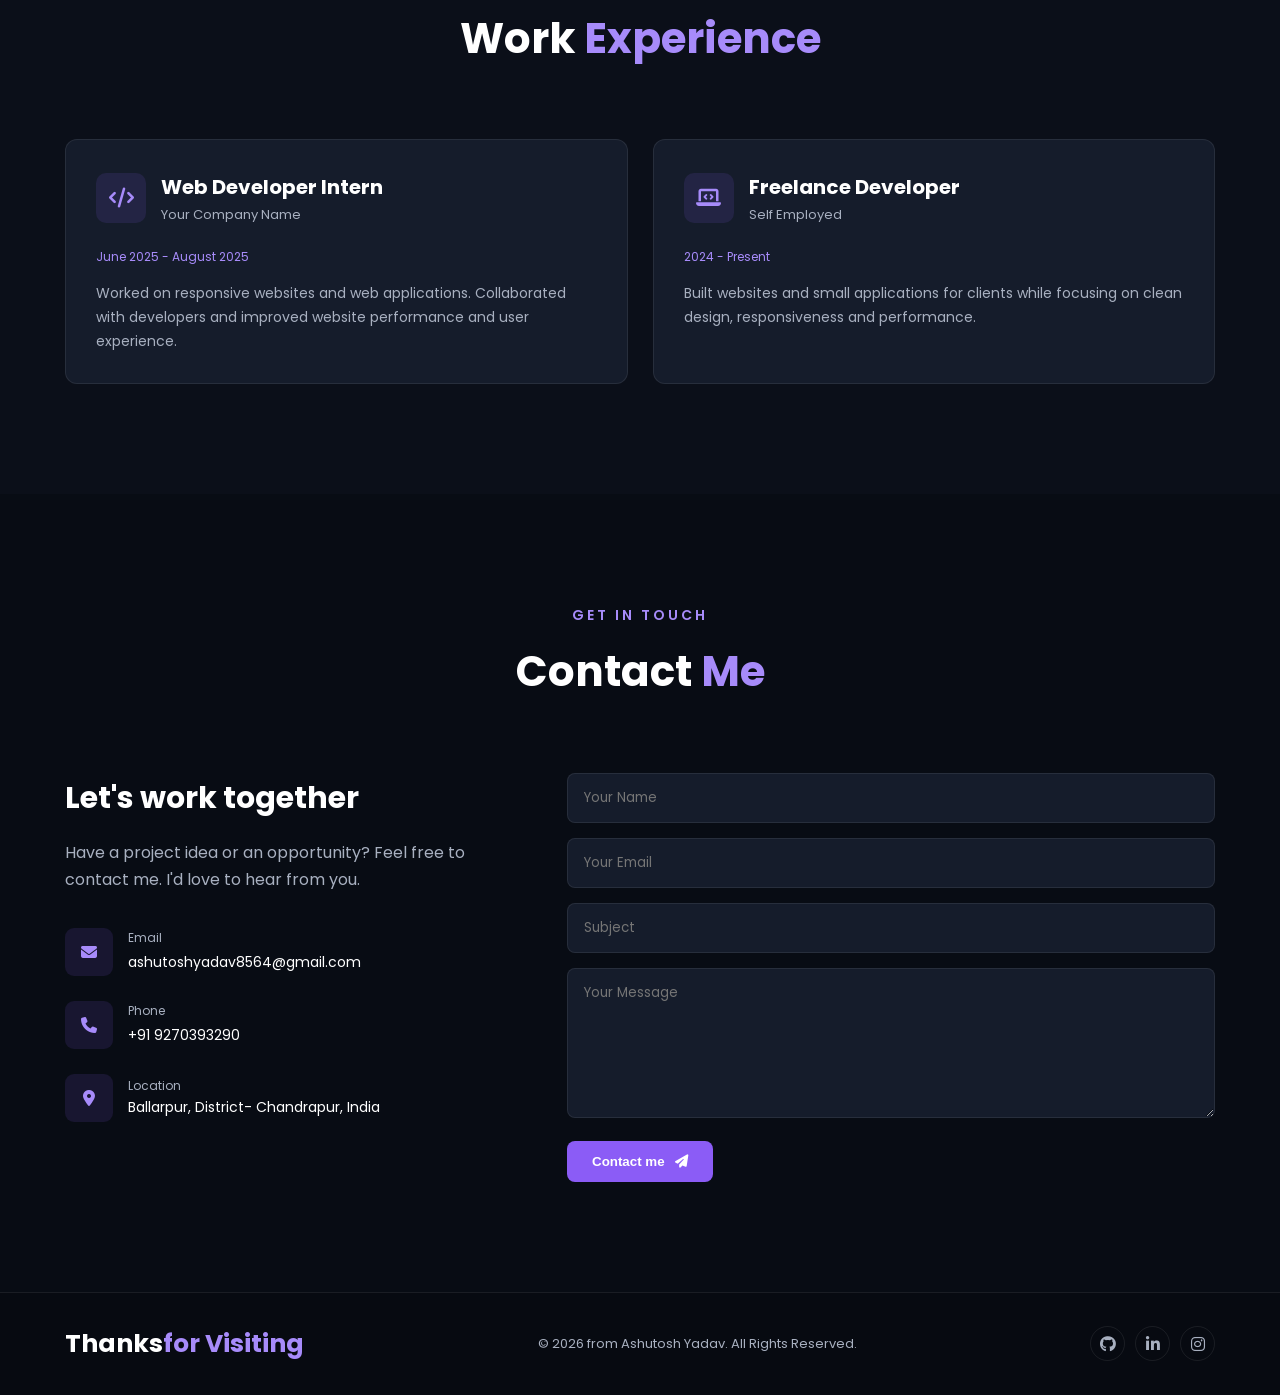
==== commit 68f26a4c: "link css with this html file" ====
--- a/index.html
+++ b/index.html
@@ -1,779 +1,873 @@
-<!DOCTYPE html>
+<!--Updated portfollio webpage -->
+
+<!doctype html>
 <html lang="en">
-<head>
-    <meta charset="UTF-8">
-    <meta name="viewport" content="width=device-width, initial-scale=1.0">
+  <head>
+    <meta charset="UTF-8" />
+    <meta name="viewport" content="width=device-width, initial-scale=1.0" />
 
     <title>Your Name | Resume</title>
 
     <!-- Google Font -->
-    <link rel="preconnect" href="https://fonts.googleapis.com">
-    <link rel="preconnect" href="https://fonts.gstatic.com" crossorigin>
-    <link href="https://fonts.googleapis.com/css2?family=Poppins:wght@300;400;500;600;700&display=swap" rel="stylesheet">
+    <link rel="preconnect" href="https://fonts.googleapis.com" />
+    <link rel="preconnect" href="https://fonts.gstatic.com" crossorigin />
+    <link
+      href="https://fonts.googleapis.com/css2?family=Poppins:wght@300;400;500;600;700&display=swap"
+      rel="stylesheet"
+    />
 
     <!-- Font Awesome Icons -->
-    <link rel="stylesheet"
-          href="https://cdnjs.cloudflare.com/ajax/libs/font-awesome/6.5.2/css/all.min.css">
+    <link
+      rel="stylesheet"
+      href="https://cdnjs.cloudflare.com/ajax/libs/font-awesome/6.5.2/css/all.min.css"
+    />
 
     <!-- CSS -->
-    <link rel="stylesheet" href="style.css">
-</head>
-
-<body>
-
+    <link rel="stylesheet" href="style.css" />
+  </head>
+
+  <body>
     <!-- ================= NAVBAR ================= -->
     <header class="header">
-        <nav class="navbar container">
-
-            <a href="#home" class="logo">
-                <span>WELCOME</span>
-            </a>
-
-            <ul class="nav-links">
-                <li><a href="#home">Home</a></li>
-                <li><a href="#about">About</a></li>
-                <li><a href="#education">Education</a></li>
-                <li><a href="#skills">Skills</a></li>
-                <li><a href="#projects">Projects</a></li>
-                <li><a href="#experience">Experience</a></li>
-                <li><a href="#contact">Contact</a></li>
-            </ul>
-
-            <a href="#contact" class="nav-btn">Let's Talk</a>
-
-        </nav>
+      <nav class="navbar container">
+        <a href="#home" class="logo">
+          <span>WELCOME</span>
+        </a>
+
+        <ul class="nav-links">
+          <li><a href="#home">Home</a></li>
+          <li><a href="#about">About</a></li>
+          <li><a href="#education">Education</a></li>
+          <li><a href="#skills">Skills</a></li>
+          <li><a href="#projects">Projects</a></li>
+          <li><a href="#experience">Experience</a></li>
+          <li><a href="#contact">Contact</a></li>
+        </ul>
+
+        <a href="#contact" class="nav-btn">Let's Talk</a>
+      </nav>
     </header>
-
 
     <!-- ================= HERO ================= -->
     <main>
-
-        <section id="home" class="hero">
-
-            <div class="hero-content container">
-
-                <div class="hero-text">
-
-                    <p class="small-title">HELLO, I'M</p>
-
-                    <h1><span>Ashutosh Yadav</span></h1>
-
-                    <h2>Web Developer & Designer</h2>
-
-                    <p class="hero-description">
-                        I am a passionate developer who loves creating beautiful,
-                        responsive and user-friendly websites and applications.
-                    </p>
-
-                    <div class="hero-buttons">
-                        <a href="#projects" class="btn primary-btn">
-                            View My Work
-                        </a>
-
-                        <a href="resume.pdf" class="btn secondary-btn" download>
-                            <i class="fa-solid fa-download"></i>
-                            Download CV
-                        </a>
-                    </div>
-
-                    <div class="social-links">
-
-                        <a href="#" aria-label="GitHub">
-                            <i class="fa-brands fa-github"></i>
-                        </a>
-
-                        <a href="#" aria-label="LinkedIn">
-                            <i class="fa-brands fa-linkedin-in"></i>
-                        </a>
-
-                        <a href="#" aria-label="Instagram">
-                            <i class="fa-brands fa-instagram"></i>
-                        </a>
-
-                        <a href="#" aria-label="Twitter">
-                            <i class="fa-brands fa-x-twitter"></i>
-                        </a>
-
-                    </div>
-
-                </div>
-
-
-                <div class="hero-image">
-
-                    <div class="profile-circle">
-
-                        <img src= "Images/linked in.html"
-                             alt="Profile photo">
-
-                    </div>
-
-                </div>
-
-            </div>
-
-        </section>
-
-
-        <!-- ================= ABOUT ================= -->
-        <section id="about" class="section">
-
-            <div class="container">
-
-                <div class="section-heading">
-                    <p>GET TO KNOW ME</p>
-                    <h2>About <span>Me</span></h2>
-                </div>
-
-                <div class="about-grid">
-
-                    <div class="about-image">
-                        <img src="Images/about.jpg" alt="About me">
-                    </div>
-
-                    <div class="about-content">
-
-                        <h3>
-                            I'm a passionate developer who loves
-                            turning ideas into reality.
-                        </h3>
-
-                        <p>
-                            I am a dedicated and enthusiastic developer with
-                            a strong interest in web development, programming
-                            and modern technologies.
-                        </p>
-
-                        <p>
-                            I enjoy solving problems, learning new technologies
-                            and building projects that provide real value to
-                            users.
-                        </p>
-
-                        <div class="personal-info">
-
-                            <div>
-                                <strong>Name:</strong>
-                                <span>Ashutosh Yadav</span>
-                            </div>
-
-                            <div>
-                                <strong>Email:</strong>
-                                <span>ashutoshyadav8564@gmail.com</span>
-                            </div>
-
-                            <div>
-                                <strong>Location:</strong>
-                                <span> Ballarpur, disttrict- Chandrapur, Maharashtra, India</span>
-                            </div>
-
-                            <div>
-                                <strong>Availability:</strong>
-                                <span>Open to Opportunities</span>
-                            </div>
-
-                        </div>
-
-                    </div>
-
-                </div>
-
-            </div>
-
-        </section>
-
-
-        <!-- ================= EDUCATION ================= -->
-        <section id="education" class="section dark-section">
-
-            <div class="container">
-
-                <div class="section-heading">
-                    <p>MY JOURNEY</p>
-                    <h2>Education</h2>
-                </div>
-
-                <div class="timeline">
-
-                    <div class="timeline-item">
-
-                        <div class="timeline-dot"></div>
-
-                        <div class="timeline-content">
-
-                            <span class="timeline-date">
-                                2024 - 2028
-                            </span>
-
-                            <h3>Bachelor of Technology</h3>
-
-                            <h4>Computer Science from DBATU University,lonere</h4>
-
-                            <p>
-                                Computer Science andTechnology.
-                                Studying programming, web development, full-stack development,
-                                databases and machine learning, software engineering.
-                            </p>
-
-                        </div>
-
-                    </div>
-
-
-                    <div class="timeline-item">
-
-                        <div class="timeline-dot"></div>
-
-                        <div class="timeline-content">
-
-                            <span class="timeline-date">
-                                2022 - 2024
-                            </span>
-
-                            <h3>Higher Secondary E ducation</h3>
-
-                            <h4> Thapar CO-Educational High School and Jr. Collage, Ballarpur</h4>
-
-                            <p>
-                                Completed higher secondary education with 62.17% percentage in (PCMB).
-                                I focus on mathematics, science and fundamentals of computer science.
-                            </p>
-
-                        </div>
-
-                    </div>
-
-
-                    <div class="timeline-item">
-
-                        <div class="timeline-dot"></div>
-
-                        <div class="timeline-content">
-
-                            <span class="timeline-date">
-                                2020 - 2022
-                            </span>
-
-                            <h3>Secondary Education</h3>
-
-                            <h4>Ideal English Medium High School, Ballarpur</h4>
-
-                            <p>
-                                Completed secondary education with 81.00% percentage, and developed
-                                an early interest in technology and communication.
-                            </p>
-
-                        </div>
-
-                    </div>
-
-                </div>
-
-            </div>
-
-        </section>
-
-
-        <!-- ================= SKILLS ================= -->
-        <section id="skills" class="section">
-
-            <div class="container">
-
-                <div class="section-heading">
-                    <p>WHAT I KNOW</p>
-                    <h2>My <span>Skills</span></h2>
-                </div>
-
-
-                <div class="skills-grid">
-
-                    <div class="skill-card">
-
-                        <div class="skill-icon">
-                            <i class="fa-brands fa-html5"></i>
-                        </div>
-
-                        <h3>HTML</h3>
-
-                        <div class="skill-bar">
-                            <span style="width: 95%;"></span>
-                        </div>
-
-                        <p>95%</p>
-
-                    </div>
-
-
-                    <div class="skill-card">
-
-                        <div class="skill-icon">
-                            <i class="fa-brands fa-css3-alt"></i>
-                        </div>
-
-                        <h3>CSS</h3>
-
-                        <div class="skill-bar">
-                            <span style="width: 70%;"></span>
-                        </div>
-
-                        <p>70%</p>
-
-                    </div>
-
-
-                    <div class="skill-card">
-
-                        <div class="skill-icon">
-                            <i class="fa-brands fa-js"></i>
-                        </div>
-
-                        <h3>JavaScript</h3>
-
-                        <div class="skill-bar">
-                            <span style="width: 30%;"></span>
-                        </div>
-
-                        <p>30%</p>
-
-                    </div>
-
-
-                    <div class="skill-card">
-
-                        <div class="skill-icon">
-                            <i class="fa-brands fa-python"></i>
-                        </div>
-
-                        <h3>Python</h3>
-
-                        <div class="skill-bar">
-                            <span style="width: 85%;"></span>
-                        </div>
-
-                        <p>85%</p>
-
-                    </div>
-
-
-                    <div class="skill-card">
-
-                        <div class="skill-icon">
-                            <i class="fa-brands fa-react"></i>
-                        </div>
-
-                        <h3>React</h3>
-
-                        <div class="skill-bar">
-                            <span style="width: 75%;"></span>
-                        </div>
-
-                        <p>75%</p>
-
-                    </div>
-
-
-                    <div class="skill-card">
-
-
-                       <div class="skill-icon cpp">
-                            <i class="fa-solid fa-code"></i>
-                       </div>
-                       <h3>C++</h3>
-                       <div class="skill-bar">
-                            <span style="width: 70%;"></span>
-                        </div>
-
-                        <p>70%</p>
-
-                    </div>
-
-                </div>
-
-            </div>
-
-        </section>
-
-
-        <!-- ================= PROJECTS ================= -->
-        <section id="projects" class="section dark-section">
-
-            <div class="container">
-
-                <div class="section-heading">
-                    <p>MY WORK</p>
-                    <h2>Featured <span>Projects</span></h2>
-                </div>
-
-
-                <div class="projects-grid">
-
-                    <article class="project-card">
-
-                        <div class="project-image">
-                            <img src="project1.jpg"
-                                 alt="Portfolio website project">
-                        </div>
-
-                        <div class="project-content">
-
-                            <span>WEB DEVELOPMENT</span>
-
-                            <h3>Personal Portfolio</h3>
-
-                            <p>
-                                A modern responsive portfolio website
-                                built using HTML, CSS and JavaScript.
-                            </p>
-
-                            <div class="project-tech">
-                                <span>HTML</span>
-                                <span>CSS</span>
-                                <span>JavaScript</span>
-                            </div>
-
-                            <a href="#" class="project-link">
-                                View Project
-                                <i class="fa-solid fa-arrow-right"></i>
-                            </a>
-
-                        </div>
-
-                    </article>
-
-
-                    <article class="project-card">
-
-                        <div class="project-image">
-                            <img src="project2.jpg"
-                                 alt="E-commerce website">
-                        </div>
-
-                        <div class="project-content">
-
-                            <span>WEB APPLICATION</span>
-
-                            <h3>E-Commerce Website</h3>
-
-                            <p>
-                                A responsive online shopping website with
-                                product cards, categories and modern UI.
-                            </p>
-
-                            <div class="project-tech">
-                                <span>HTML</span>
-                                <span>CSS</span>
-                                <span>JavaScript</span>
-                            </div>
-
-                            <a href="#" class="project-link">
-                                View Project
-                                <i class="fa-solid fa-arrow-right"></i>
-                            </a>
-
-                        </div>
-
-                    </article>
-
-
-                    <article class="project-card">
-
-                        <div class="project-image">
-                            <img src="project3.jpg"
-                                 alt="Weather application">
-                        </div>
-
-                        <div class="project-content">
-
-                            <span>JAVASCRIPT</span>
-
-                            <h3>Weather App</h3>
-
-                            <p>
-                                A weather application that displays current
-                                weather information using an API.
-                            </p>
-
-                            <div class="project-tech">
-                                <span>JavaScript</span>
-                                <span>API</span>
-                                <span>CSS</span>
-                            </div>
-
-                            <a href="#" class="project-link">
-                                View Project
-                                <i class="fa-solid fa-arrow-right"></i>
-                            </a>
-
-                        </div>
-
-                    </article>
-
-                </div>
-
-            </div>
-
-        </section>
-
-
-        <!-- ================= EXPERIENCE ================= -->
-        <section id="experience" class="section">
-
-            <div class="container">
-
-                <div class="section-heading">
-                    <p>MY EXPERIENCE</p>
-                    <h2>Work <span>Experience</span></h2>
-                </div>
-
-
-                <div class="experience-grid">
-
-                    <div class="experience-card">
-
-                        <div class="experience-top">
-
-                            <div class="experience-icon">
-                                <i class="fa-solid fa-code"></i>
-                            </div>
-
-                            <div>
-                                <h3>Web Developer Intern</h3>
-                                <p>Your Company Name</p>
-                            </div>
-
-                        </div>
-
-                        <span class="experience-date">
-                            June 2025 - August 2025
-                        </span>
-
-                        <p>
-                            Worked on responsive websites and web applications.
-                            Collaborated with developers and improved website
-                            performance and user experience.
-                        </p>
-
-                    </div>
-
-
-                    <div class="experience-card">
-
-                        <div class="experience-top">
-
-                            <div class="experience-icon">
-                                <i class="fa-solid fa-laptop-code"></i>
-                            </div>
-
-                            <div>
-                                <h3>Freelance Developer</h3>
-                                <p>Self Employed</p>
-                            </div>
-
-                        </div>
-
-                        <span class="experience-date">
-                            2024 - Present
-                        </span>
-
-                        <p>
-                            Built websites and small applications for clients
-                            while focusing on clean design, responsiveness
-                            and performance.
-                        </p>
-
-                    </div>
-
-                </div>
-
-            </div>
-
-        </section>
-
-
-        <!-- ================= CONTACT ================= -->
-        <section id="contact" class="section dark-section">
-
-            <div class="container">
-
-                <div class="section-heading">
-                    <p>GET IN TOUCH</p>
-                    <h2>Contact <span>Me</span></h2>
-                </div>
-
-
-                <div class="contact-grid">
-
-                    <div class="contact-info">
-
-                        <h3>Let's work together</h3>
-
-                        <p>
-                            Have a project idea or an opportunity?
-                            Feel free to contact me. I'd love to hear from you.
-                        </p>
-
-
-                        <div class="contact-item">
-
-                            <div class="contact-icon">
-                                <i class="fa-solid fa-envelope"></i>
-                            </div>
-
-                            <div>
-                                <span>Email</span>
-                                <a href="mailto:ashutoshyadav8564@gmail.com">
-                                    ashutoshyadav8564@gmail.com
-                                </a>
-                            </div>
-
-                        </div>
-
-
-                        <div class="contact-item">
-
-                            <div class="contact-icon">
-                                <i class="fa-solid fa-phone"></i>
-                            </div>
-
-                            <div>
-                                <span>Phone</span>
-                                <a href="tel:+910000000000">
-                                    +91 9270393290
-                                </a>
-                            </div>
-
-                        </div>
-
-
-                        <div class="contact-item">
-
-                            <div class="contact-icon">
-                                <i class="fa-solid fa-location-dot"></i>
-                            </div>
-
-                            <div>
-                                <span>Location</span>
-                                <p>Ballarpur, District- Chandrapur, India</p>
-                            </div>
-
-                        </div>
-
-                    </div>
-
-
-                    <form class="contact-form">
-
-                        <div class="form-group">
-                            <input type="text"
-                                   placeholder="Your Name"
-                                   required>
-                        </div>
-
-                        <div class="form-group">
-                            <input type="email"
-                                   placeholder="Your Email"
-                                   required>
-                        </div>
-
-                        <div class="form-group">
-                            <input type="text"
-                                   placeholder="Subject"
-                                   required>
-                        </div>
-
-                        <div class="form-group">
-                            <textarea rows="6"
-                                      placeholder="Your Message"
-                                      required></textarea>
-                        </div>
-
-                        <button type="submit" class="btn primary-btn">
-                            Send Message
-                            <i class="fa-solid fa-paper-plane"></i>
-                        </button>
-
-                    </form>
-
-                </div>
-
-            </div>
-
-        </section>
-
+      <section id="home" class="hero">
+        <div class="hero-content container">
+          <div class="hero-text">
+            <p class="small-title">HELLO, I'M</p>
+
+            <h1><span>Ashutosh Yadav</span></h1>
+
+            <h2>Web Developer & Designer</h2>
+
+            <p class="hero-description">
+              I am a passionate developer who loves creating beautiful,
+              responsive and user-friendly websites and applications.
+            </p>
+
+            <div class="hero-buttons">
+              <a href="#projects" class="btn primary-btn"> View My Work </a>
+
+              <a href="resume.pdf" class="btn secondary-btn" download>
+                <i class="fa-solid fa-download"></i>
+                Download CV
+              </a>
+            </div>
+
+            <div class="social-links">
+              <a href="#" aria-label="GitHub">
+                <i class="fa-brands fa-github"></i>
+              </a>
+
+              <a href="#" aria-label="LinkedIn">
+                <i class="fa-brands fa-linkedin-in"></i>
+              </a>
+
+              <a href="#" aria-label="Instagram">
+                <i class="fa-brands fa-instagram"></i>
+              </a>
+
+              <a href="#" aria-label="Twitter">
+                <i class="fa-brands fa-x-twitter"></i>
+              </a>
+            </div>
+          </div>
+
+          <div class="hero-image">
+            <div class="profile-circle">
+              <img src="Images/linked in.png" alt="Profile photo" />
+            </div>
+          </div>
+        </div>
+      </section>
+
+      <!-- ================= ABOUT ================= -->
+      <section id="about" class="section">
+        <div class="container">
+          <div class="section-heading">
+            <p>GET TO KNOW ME</p>
+            <h2>About <span>Me</span></h2>
+          </div>
+
+          <div class="about-grid">
+            <div class="about-image">
+              <svg
+                viewBox="0 0 400 300"
+                xmlns="http://www.w3.org/2000/svg"
+                role="img"
+                aria-label="Illustration of a developer workspace with a laptop showing code, a coffee cup and a plant"
+              >
+                <rect width="400" height="300" fill="#151c2b" />
+                <rect
+                  x="90"
+                  y="150"
+                  width="220"
+                  height="14"
+                  rx="4"
+                  fill="#20283a"
+                />
+                <rect
+                  x="120"
+                  y="90"
+                  width="160"
+                  height="100"
+                  rx="8"
+                  fill="#0b0f19"
+                />
+                <rect
+                  x="132"
+                  y="102"
+                  width="136"
+                  height="76"
+                  rx="3"
+                  fill="#111827"
+                />
+                <text
+                  x="150"
+                  y="140"
+                  font-family="monospace"
+                  font-size="16"
+                  fill="#a78bfa"
+                >
+                  &lt;/&gt;
+                </text>
+                <rect
+                  x="150"
+                  y="150"
+                  width="70"
+                  height="6"
+                  rx="2"
+                  fill="#06b6d4"
+                />
+                <rect
+                  x="150"
+                  y="160"
+                  width="50"
+                  height="6"
+                  rx="2"
+                  fill="#8b5cf6"
+                />
+                <circle
+                  cx="330"
+                  cy="230"
+                  r="18"
+                  fill="#06b6d4"
+                  opacity="0.85"
+                />
+                <rect
+                  x="322"
+                  y="245"
+                  width="16"
+                  height="24"
+                  rx="3"
+                  fill="#111827"
+                />
+                <circle cx="70" cy="222" r="22" fill="#8b5cf6" opacity="0.25" />
+                <rect
+                  x="55"
+                  y="215"
+                  width="30"
+                  height="40"
+                  rx="4"
+                  fill="#1c8a5a"
+                />
+                <path
+                  d="M55 215 Q70 190 85 215"
+                  stroke="#22c17a"
+                  stroke-width="4"
+                  fill="none"
+                />
+              </svg>
+            </div>
+
+            <div class="about-content">
+              <h3>
+                I'm a passionate developer who loves turning ideas into reality.
+              </h3>
+
+              <p>
+                I am a dedicated and enthusiastic developer with a strong
+                interest in web development, programming and modern
+                technologies.
+              </p>
+
+              <p>
+                I enjoy solving problems, learning new technologies and building
+                projects that provide real value to users.
+              </p>
+
+              <div class="personal-info">
+                <div>
+                  <strong>Name:</strong>
+                  <span>Ashutosh Yadav</span>
+                </div>
+
+                <div>
+                  <strong>Email:</strong>
+                  <span>ashutoshyadav8564@gmail.com</span>
+                </div>
+
+                <div>
+                  <strong>Location:</strong>
+                  <span>
+                    Ballarpur, disttrict- Chandrapur, Maharashtra, India</span
+                  >
+                </div>
+
+                <div>
+                  <strong>Availability:</strong>
+                  <span>Open to Opportunities</span>
+                </div>
+              </div>
+            </div>
+          </div>
+        </div>
+      </section>
+
+      <!-- ================= EDUCATION ================= -->
+      <section id="education" class="section dark-section">
+        <div class="container">
+          <div class="section-heading">
+            <p>MY JOURNEY</p>
+            <h2>Education</h2>
+          </div>
+
+          <div class="timeline">
+            <div class="timeline-item">
+              <div class="timeline-dot"></div>
+
+              <div class="timeline-content">
+                <span class="timeline-date"> 2024 - 2028 </span>
+
+                <h3>Bachelor of Technology</h3>
+
+                <h4>Computer Science from DBATU University,lonere</h4>
+
+                <p>
+                  Computer Science andTechnology. Studying programming, web
+                  development, full-stack development, databases and machine
+                  learning, software engineering.
+                </p>
+              </div>
+            </div>
+
+            <div class="timeline-item">
+              <div class="timeline-dot"></div>
+
+              <div class="timeline-content">
+                <span class="timeline-date"> 2022 - 2024 </span>
+
+                <h3>Higher Secondary E ducation</h3>
+
+                <h4>
+                  Thapar CO-Educational High School and Jr. Collage, Ballarpur
+                </h4>
+
+                <p>
+                  Completed higher secondary education with 62.17% percentage in
+                  (PCMB). I focus on mathematics, science and fundamentals of
+                  computer science.
+                </p>
+              </div>
+            </div>
+
+            <div class="timeline-item">
+              <div class="timeline-dot"></div>
+
+              <div class="timeline-content">
+                <span class="timeline-date"> 2020 - 2022 </span>
+
+                <h3>Secondary Education</h3>
+
+                <h4>Ideal English Medium High School, Ballarpur</h4>
+
+                <p>
+                  Completed secondary education with 81.00% percentage, and
+                  developed an early interest in technology and communication.
+                </p>
+              </div>
+            </div>
+          </div>
+        </div>
+      </section>
+
+      <!-- ================= SKILLS ================= -->
+      <section id="skills" class="section">
+        <div class="container">
+          <div class="section-heading">
+            <p>WHAT I KNOW</p>
+            <h2>My <span>Skills</span></h2>
+          </div>
+
+          <div class="skills-grid">
+            <div class="skill-card">
+              <div class="skill-icon">
+                <i class="fa-brands fa-html5"></i>
+              </div>
+
+              <h3>HTML</h3>
+
+              <div class="skill-bar">
+                <span style="width: 95%"></span>
+              </div>
+
+              <p>95%</p>
+            </div>
+
+            <div class="skill-card">
+              <div class="skill-icon">
+                <i class="fa-brands fa-css3-alt"></i>
+              </div>
+
+              <h3>CSS</h3>
+
+              <div class="skill-bar">
+                <span style="width: 70%"></span>
+              </div>
+
+              <p>70%</p>
+            </div>
+
+            <div class="skill-card">
+              <div class="skill-icon">
+                <i class="fa-brands fa-js"></i>
+              </div>
+
+              <h3>JavaScript</h3>
+
+              <div class="skill-bar">
+                <span style="width: 30%"></span>
+              </div>
+
+              <p>30%</p>
+            </div>
+
+            <div class="skill-card">
+              <div class="skill-icon">
+                <i class="fa-brands fa-python"></i>
+              </div>
+
+              <h3>Python</h3>
+
+              <div class="skill-bar">
+                <span style="width: 85%"></span>
+              </div>
+
+              <p>85%</p>
+            </div>
+
+            <div class="skill-card">
+              <div class="skill-icon">
+                <i class="fa-brands fa-react"></i>
+              </div>
+
+              <h3>React</h3>
+
+              <div class="skill-bar">
+                <span style="width: 75%"></span>
+              </div>
+
+              <p>75%</p>
+            </div>
+
+            <div class="skill-card">
+              <div class="skill-icon cpp">
+                <i class="fa-solid fa-code"></i>
+              </div>
+              <h3>C++</h3>
+              <div class="skill-bar">
+                <span style="width: 70%"></span>
+              </div>
+
+              <p>70%</p>
+            </div>
+          </div>
+        </div>
+      </section>
+
+      <!-- ================= PROJECTS ================= -->
+      <section id="projects" class="section dark-section">
+        <div class="container">
+          <div class="section-heading">
+            <p>MY WORK</p>
+            <h2>Featured <span>Projects</span></h2>
+          </div>
+
+          <div class="projects-grid">
+            <article class="project-card">
+              <div class="project-image">
+                <svg
+                  viewBox="0 0 400 300"
+                  xmlns="http://www.w3.org/2000/svg"
+                  role="img"
+                  aria-label="Browser window mockup representing a portfolio website"
+                >
+                  <rect width="400" height="300" fill="#0b0f19" />
+                  <rect
+                    x="40"
+                    y="40"
+                    width="320"
+                    height="220"
+                    rx="10"
+                    fill="#151c2b"
+                    stroke="#20283a"
+                    stroke-width="2"
+                  />
+                  <rect
+                    x="40"
+                    y="40"
+                    width="320"
+                    height="34"
+                    rx="10"
+                    fill="#1c2333"
+                  />
+                  <circle cx="58" cy="57" r="5" fill="#ff6f59" />
+                  <circle cx="74" cy="57" r="5" fill="#f2a93b" />
+                  <circle cx="90" cy="57" r="5" fill="#06b6d4" />
+                  <rect
+                    x="65"
+                    y="95"
+                    width="140"
+                    height="16"
+                    rx="3"
+                    fill="#a78bfa"
+                  />
+                  <rect
+                    x="65"
+                    y="120"
+                    width="270"
+                    height="8"
+                    rx="2"
+                    fill="#20283a"
+                  />
+                  <rect
+                    x="65"
+                    y="136"
+                    width="220"
+                    height="8"
+                    rx="2"
+                    fill="#20283a"
+                  />
+                  <rect
+                    x="65"
+                    y="165"
+                    width="80"
+                    height="60"
+                    rx="6"
+                    fill="#20283a"
+                  />
+                  <rect
+                    x="160"
+                    y="165"
+                    width="80"
+                    height="60"
+                    rx="6"
+                    fill="#20283a"
+                  />
+                  <rect
+                    x="255"
+                    y="165"
+                    width="80"
+                    height="60"
+                    rx="6"
+                    fill="#20283a"
+                  />
+                </svg>
+              </div>
+
+              <div class="project-content">
+                <span>WEB DEVELOPMENT</span>
+
+                <h3>Personal Portfolio</h3>
+
+                <p>
+                  A modern responsive portfolio website built using HTML, CSS
+                  and JavaScript.
+                </p>
+
+                <div class="project-tech">
+                  <span>HTML</span>
+                  <span>CSS</span>
+                  <span>JavaScript</span>
+                </div>
+
+                <a href="#" class="project-link">
+                  View Project
+                  <i class="fa-solid fa-arrow-right"></i>
+                </a>
+              </div>
+            </article>
+
+            <article class="project-card">
+              <div class="project-image">
+                <svg
+                  viewBox="0 0 400 300"
+                  xmlns="http://www.w3.org/2000/svg"
+                  role="img"
+                  aria-label="Illustration representing an e-commerce website with product cards and a shopping bag"
+                >
+                  <rect width="400" height="300" fill="#0b0f19" />
+                  <rect
+                    x="60"
+                    y="60"
+                    width="90"
+                    height="90"
+                    rx="8"
+                    fill="#151c2b"
+                    stroke="#20283a"
+                    stroke-width="2"
+                  />
+                  <rect
+                    x="170"
+                    y="60"
+                    width="90"
+                    height="90"
+                    rx="8"
+                    fill="#151c2b"
+                    stroke="#20283a"
+                    stroke-width="2"
+                  />
+                  <rect
+                    x="280"
+                    y="60"
+                    width="60"
+                    height="90"
+                    rx="8"
+                    fill="#151c2b"
+                    stroke="#20283a"
+                    stroke-width="2"
+                    opacity="0.6"
+                  />
+                  <circle cx="105" cy="95" r="18" fill="#8b5cf6" />
+                  <circle cx="215" cy="95" r="18" fill="#06b6d4" />
+                  <rect
+                    x="70"
+                    y="122"
+                    width="70"
+                    height="8"
+                    rx="2"
+                    fill="#20283a"
+                  />
+                  <rect
+                    x="180"
+                    y="122"
+                    width="70"
+                    height="8"
+                    rx="2"
+                    fill="#20283a"
+                  />
+                  <path
+                    d="M150 190 h100 l-10 60 a10 10 0 0 1 -10 8 h-60 a10 10 0 0 1 -10 -8 Z"
+                    fill="#151c2b"
+                    stroke="#20283a"
+                    stroke-width="2"
+                  />
+                  <path
+                    d="M170 190 v-15 a30 30 0 0 1 60 0 v15"
+                    fill="none"
+                    stroke="#a78bfa"
+                    stroke-width="6"
+                  />
+                </svg>
+              </div>
+
+              <div class="project-content">
+                <span>WEB APPLICATION</span>
+
+                <h3>E-Commerce Website</h3>
+
+                <p>
+                  A responsive online shopping website with product cards,
+                  categories and modern UI.
+                </p>
+
+                <div class="project-tech">
+                  <span>HTML</span>
+                  <span>CSS</span>
+                  <span>JavaScript</span>
+                </div>
+
+                <a href="#" class="project-link">
+                  View Project
+                  <i class="fa-solid fa-arrow-right"></i>
+                </a>
+              </div>
+            </article>
+
+            <article class="project-card">
+              <div class="project-image">
+                <svg
+                  viewBox="0 0 400 300"
+                  xmlns="http://www.w3.org/2000/svg"
+                  role="img"
+                  aria-label="Illustration representing a weather application showing a sun, clouds and a data card"
+                >
+                  <rect width="400" height="300" fill="#0b0f19" />
+                  <rect
+                    x="110"
+                    y="60"
+                    width="180"
+                    height="180"
+                    rx="16"
+                    fill="#151c2b"
+                    stroke="#20283a"
+                    stroke-width="2"
+                  />
+                  <circle cx="200" cy="120" r="28" fill="#f2a93b" />
+                  <ellipse cx="185" cy="155" rx="45" ry="24" fill="#20283a" />
+                  <ellipse cx="215" cy="150" rx="30" ry="20" fill="#2a3550" />
+                  <rect
+                    x="160"
+                    y="195"
+                    width="80"
+                    height="10"
+                    rx="3"
+                    fill="#06b6d4"
+                  />
+                  <rect
+                    x="175"
+                    y="212"
+                    width="50"
+                    height="8"
+                    rx="2"
+                    fill="#8b5cf6"
+                    opacity="0.7"
+                  />
+                </svg>
+              </div>
+
+              <div class="project-content">
+                <span>JAVASCRIPT</span>
+
+                <h3>Weather App</h3>
+
+                <p>
+                  A weather application that displays current weather
+                  information using an API.
+                </p>
+
+                <div class="project-tech">
+                  <span>JavaScript</span>
+                  <span>API</span>
+                  <span>CSS</span>
+                </div>
+
+                <a href="#" class="project-link">
+                  View Project
+                  <i class="fa-solid fa-arrow-right"></i>
+                </a>
+              </div>
+            </article>
+          </div>
+        </div>
+      </section>
+
+      <!-- ================= EXPERIENCE ================= -->
+      <section id="experience" class="section">
+        <div class="container">
+          <div class="section-heading">
+            <p>MY EXPERIENCE</p>
+            <h2>Work <span>Experience</span></h2>
+          </div>
+
+          <div class="experience-grid">
+            <div class="experience-card">
+              <div class="experience-top">
+                <div class="experience-icon">
+                  <i class="fa-solid fa-code"></i>
+                </div>
+
+                <div>
+                  <h3>Web Developer Intern</h3>
+                  <p>Your Company Name</p>
+                </div>
+              </div>
+
+              <span class="experience-date"> June 2025 - August 2025 </span>
+
+              <p>
+                Worked on responsive websites and web applications. Collaborated
+                with developers and improved website performance and user
+                experience.
+              </p>
+            </div>
+
+            <div class="experience-card">
+              <div class="experience-top">
+                <div class="experience-icon">
+                  <i class="fa-solid fa-laptop-code"></i>
+                </div>
+
+                <div>
+                  <h3>Freelance Developer</h3>
+                  <p>Self Employed</p>
+                </div>
+              </div>
+
+              <span class="experience-date"> 2024 - Present </span>
+
+              <p>
+                Built websites and small applications for clients while focusing
+                on clean design, responsiveness and performance.
+              </p>
+            </div>
+          </div>
+        </div>
+      </section>
+
+      <!-- ================= CONTACT ================= -->
+      <section id="contact" class="section dark-section">
+        <div class="container">
+          <div class="section-heading">
+            <p>GET IN TOUCH</p>
+            <h2>Contact <span>Me</span></h2>
+          </div>
+
+          <div class="contact-grid">
+            <div class="contact-info">
+              <h3>Let's work together</h3>
+
+              <p>
+                Have a project idea or an opportunity? Feel free to contact me.
+                I'd love to hear from you.
+              </p>
+
+              <div class="contact-item">
+                <div class="contact-icon">
+                  <i class="fa-solid fa-envelope"></i>
+                </div>
+
+                <div>
+                  <span>Email</span>
+                  <a href="mailto:ashutoshyadav8564@gmail.com">
+                    ashutoshyadav8564@gmail.com
+                  </a>
+                </div>
+              </div>
+
+              <div class="contact-item">
+                <div class="contact-icon">
+                  <i class="fa-solid fa-phone"></i>
+                </div>
+
+                <div>
+                  <span>Phone</span>
+                  <a href="tel:+910000000000"> +91 9270393290 </a>
+                </div>
+              </div>
+
+              <div class="contact-item">
+                <div class="contact-icon">
+                  <i class="fa-solid fa-location-dot"></i>
+                </div>
+
+                <div>
+                  <span>Location</span>
+                  <p>Ballarpur, District- Chandrapur, India</p>
+                </div>
+              </div>
+            </div>
+
+            <form class="contact-form">
+              <div class="form-group">
+                <input type="text" placeholder="Your Name" required />
+              </div>
+
+              <div class="form-group">
+                <input type="email" placeholder="Your Email" required />
+              </div>
+
+              <div class="form-group">
+                <input type="text" placeholder="Subject" required />
+              </div>
+
+              <div class="form-group">
+                <textarea
+                  rows="6"
+                  placeholder="Your Message"
+                  required
+                ></textarea>
+              </div>
+
+              <button type="submit" class="btn primary-btn">
+                Contact me
+                <i class="fa-solid fa-paper-plane"></i>
+              </button>
+            </form>
+          </div>
+        </div>
+      </section>
     </main>
-
 
     <!-- ================= FOOTER ================= -->
     <footer class="footer">
-
-        <div class="container footer-content">
-
-            <a href="#home" class="logo">
-                Thanks<span>for Visiting</span>
-            </a>
-
-            <p>
-                © 2026 from me . All Rights Reserved.
-            </p>
-
-            <div class="footer-social">
-
-                <a href="#">
-                    <i class="fa-brands fa-github"></i>
-                </a>
-
-                <a href="#">
-                    <i class="fa-brands fa-linkedin-in"></i>
-                </a>
-
-                <a href="#">
-                    <i class="fa-brands fa-instagram"></i>
-                </a>
-
-            </div>
-
+      <div class="container footer-content">
+        <a href="#home" class="logo"> Thanks<span>for Visiting</span> </a>
+
+        <p>© 2026 from Ashutosh Yadav. All Rights Reserved.</p>
+
+        <div class="footer-social">
+          <a href="#">
+            <i class="fa-brands fa-github"></i>
+          </a>
+
+          <a href="#">
+            <i class="fa-brands fa-linkedin-in"></i>
+          </a>
+
+          <a href="#">
+            <i class="fa-brands fa-instagram"></i>
+          </a>
         </div>
-
+      </div>
     </footer>
-
 
     <!-- ================= JAVASCRIPT ================= -->
     <script>
-
-        // Smooth scrolling
-        document.querySelectorAll('a[href^="#"]').forEach(link => {
-
-            link.addEventListener("click", function(e) {
-
-                const target = document.querySelector(this.getAttribute("href"));
-
-                if (target) {
-                    e.preventDefault();
-
-                    target.scrollIntoView({
-                        behavior: "smooth"
-                    });
-                }
-
+      // Smooth scrolling
+      document.querySelectorAll('a[href^="#"]').forEach((link) => {
+        link.addEventListener("click", function (e) {
+          const target = document.querySelector(this.getAttribute("href"));
+
+          if (target) {
+            e.preventDefault();
+
+            target.scrollIntoView({
+              behavior: "smooth",
             });
-
+          }
         });
-
-
-        // Contact form demo
-        const form = document.querySelector(".contact-form");
-
-        form.addEventListener("submit", function(e) {
-
-            e.preventDefault();
-
-            alert("Thank you! Your message has been submitted.");
-
-            form.reset();
-
-        });
-
+      });
+
+      // Contact form demo
+      const form = document.querySelector(".contact-form");
+
+      form.addEventListener("submit", function (e) {
+        e.preventDefault();
+
+        alert("Thank you! Your message has been submitted.");
+
+        form.reset();
+      });
     </script>
-
-</body>
-</html>+  </body>
+</html>
--- a/style.css
+++ b/style.css
@@ -1,8 +1,9 @@
-/* =========================================
-   RESET
-========================================= */
-
-* {
+/* ============================================
+    Updated by Changing blank spaces at about me and project section using icons ============================================= */
+
+
+
+*{
     margin: 0;
     padding: 0;
     box-sizing: border-box;
@@ -337,7 +338,8 @@
         0 0 80px rgba(139, 92, 246, 0.2);
 }
 
-.profile-circle img {
+.profile-circle img,
+.profile-circle svg {
     width: 100%;
     height: 100%;
 
@@ -361,8 +363,10 @@
     align-items: center;
 }
 
-.about-image img {
+.about-image img,
+.about-image svg {
     height: 450px;
+    width: 100%;
 
     object-fit: cover;
 
@@ -609,7 +613,8 @@
     overflow: hidden;
 }
 
-.project-image img {
+.project-image img,
+.project-image svg {
     width: 100%;
     height: 100%;
 
@@ -618,7 +623,8 @@
     transition: 0.5s ease;
 }
 
-.project-card:hover .project-image img {
+.project-card:hover .project-image img,
+.project-card:hover .project-image svg {
     transform: scale(1.08);
 }
 
